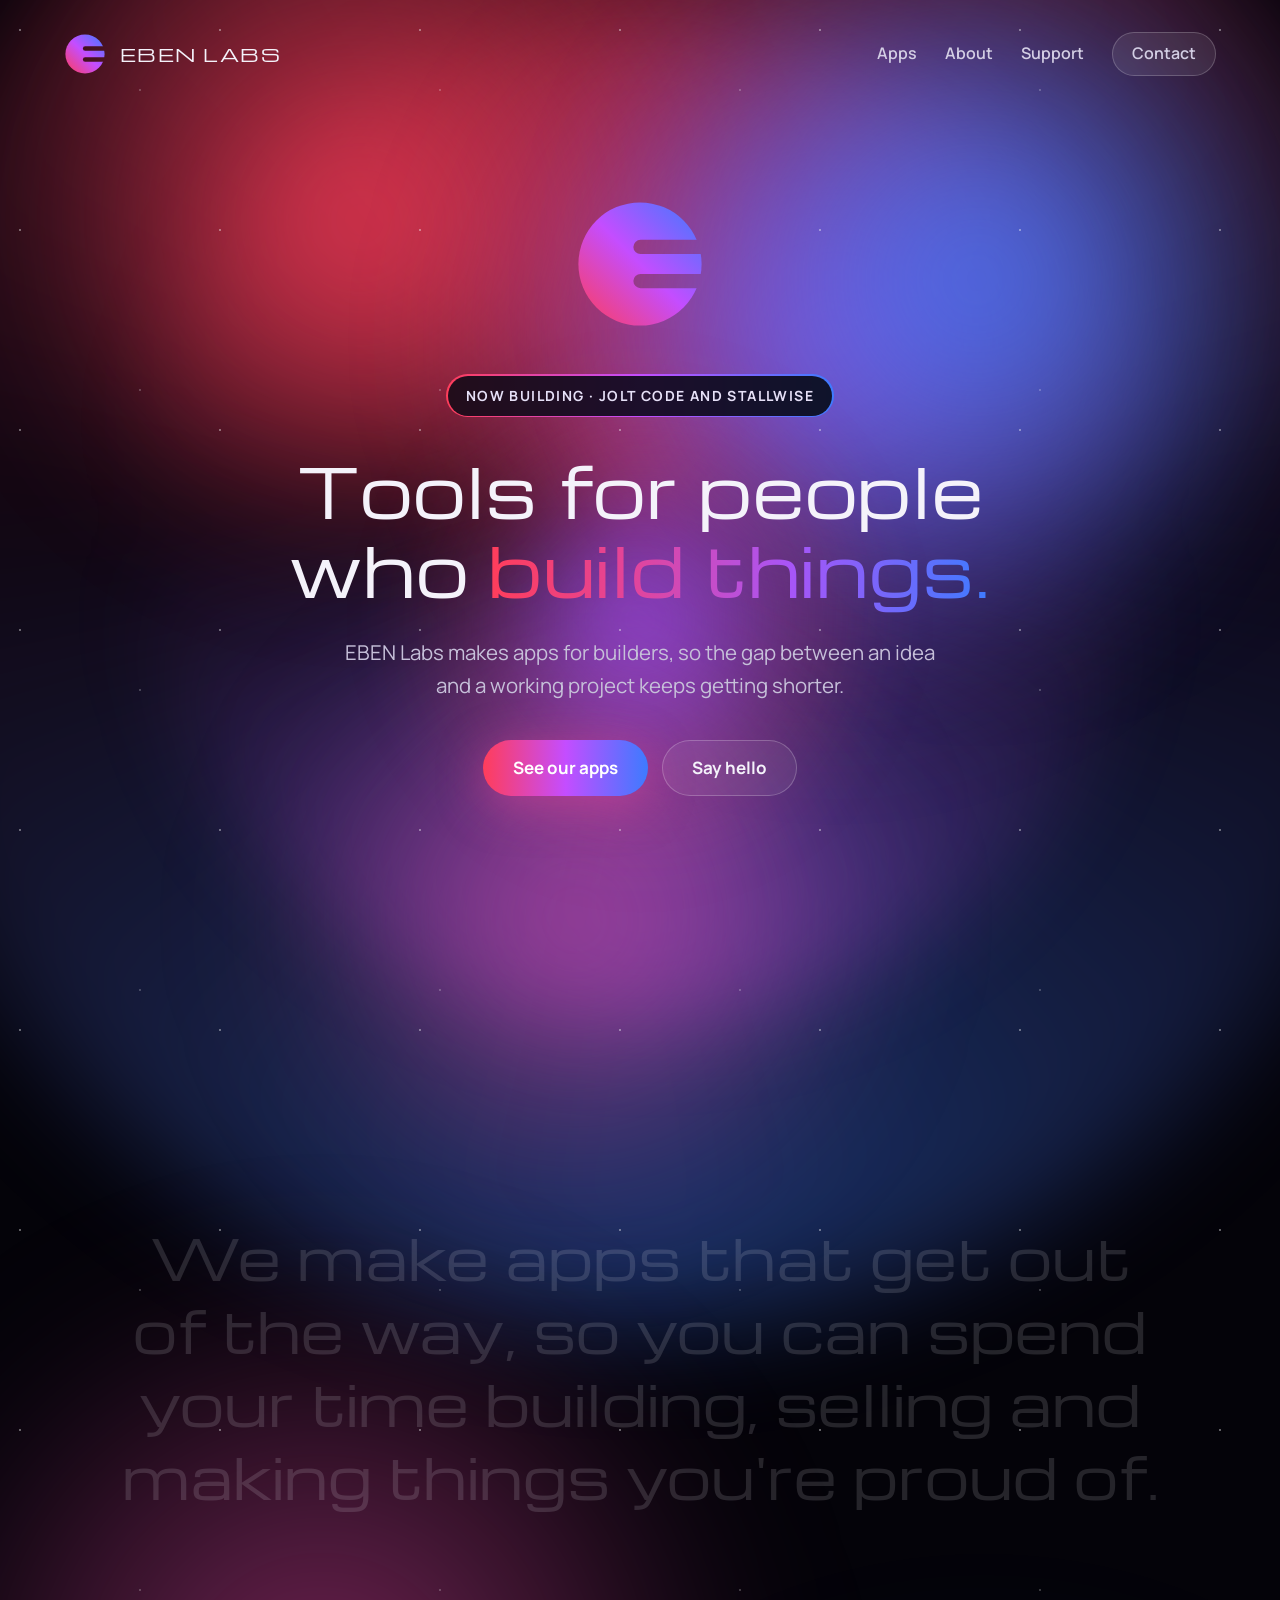
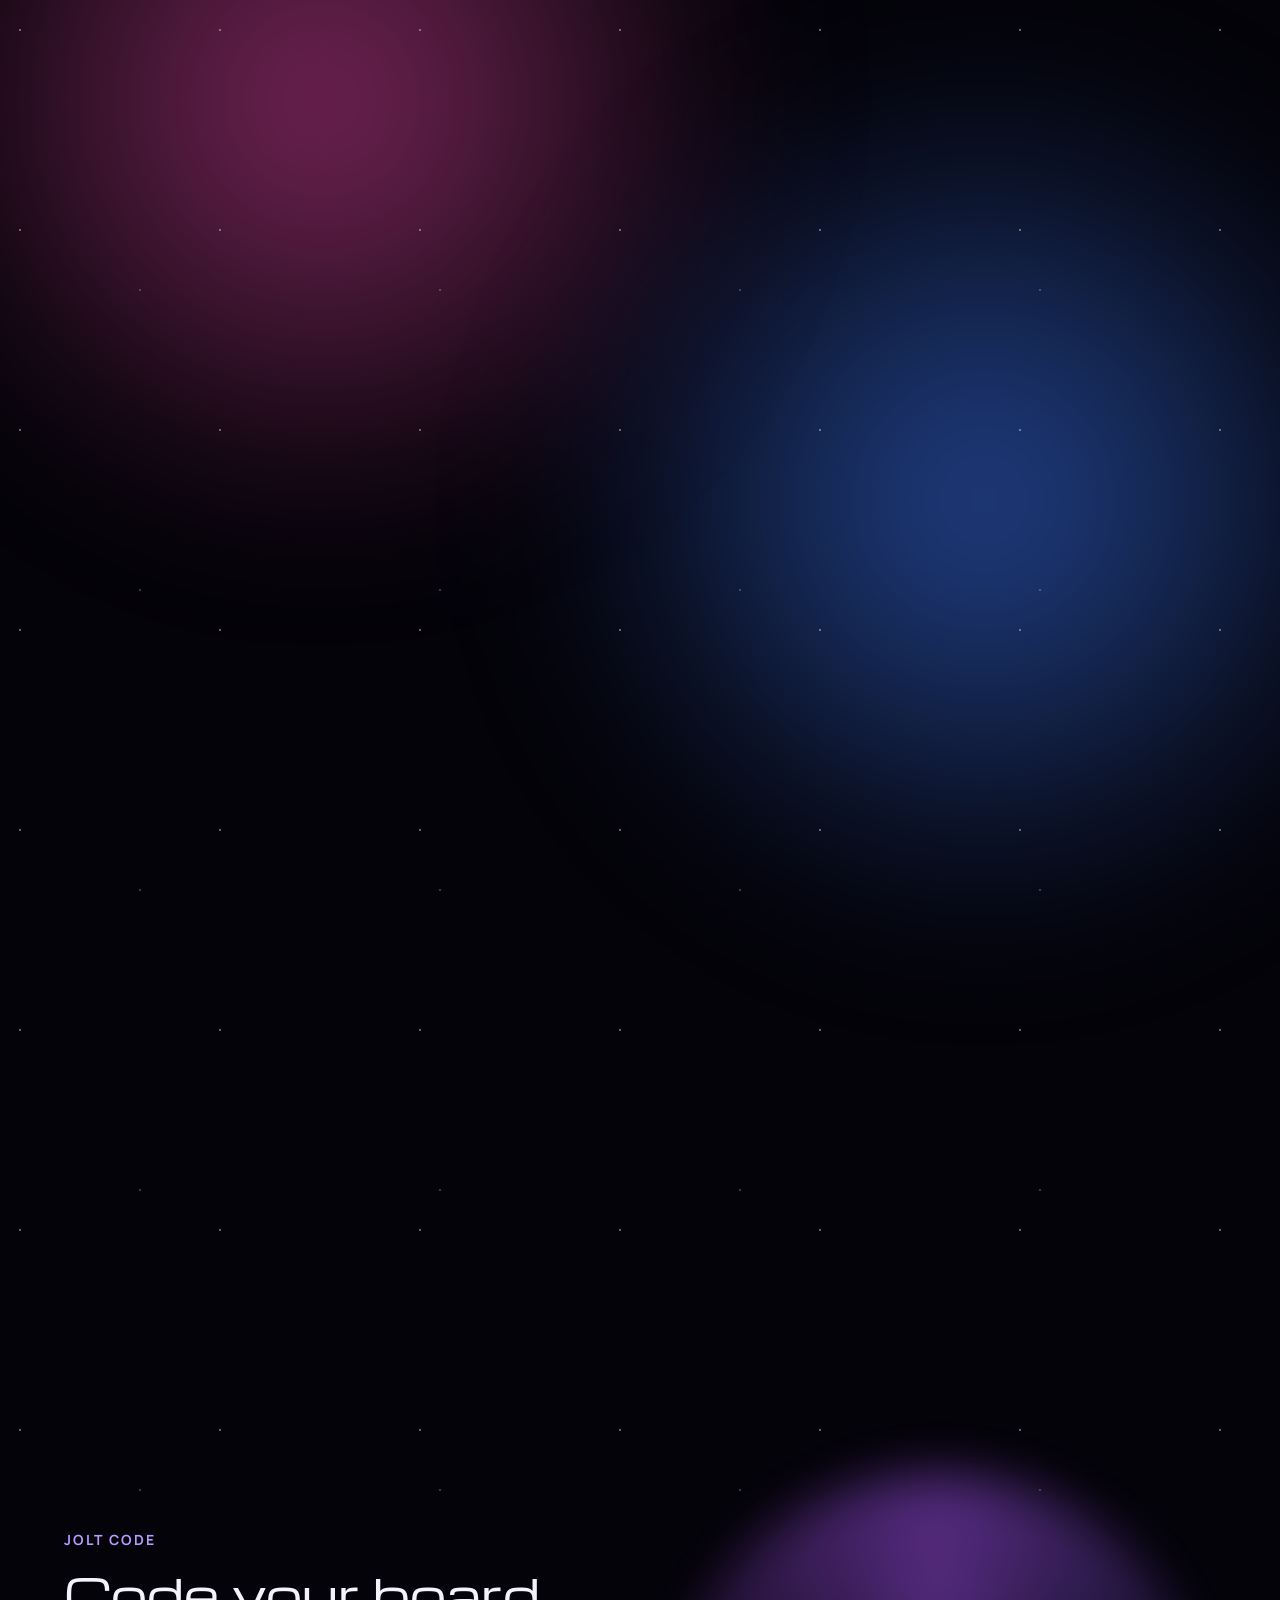
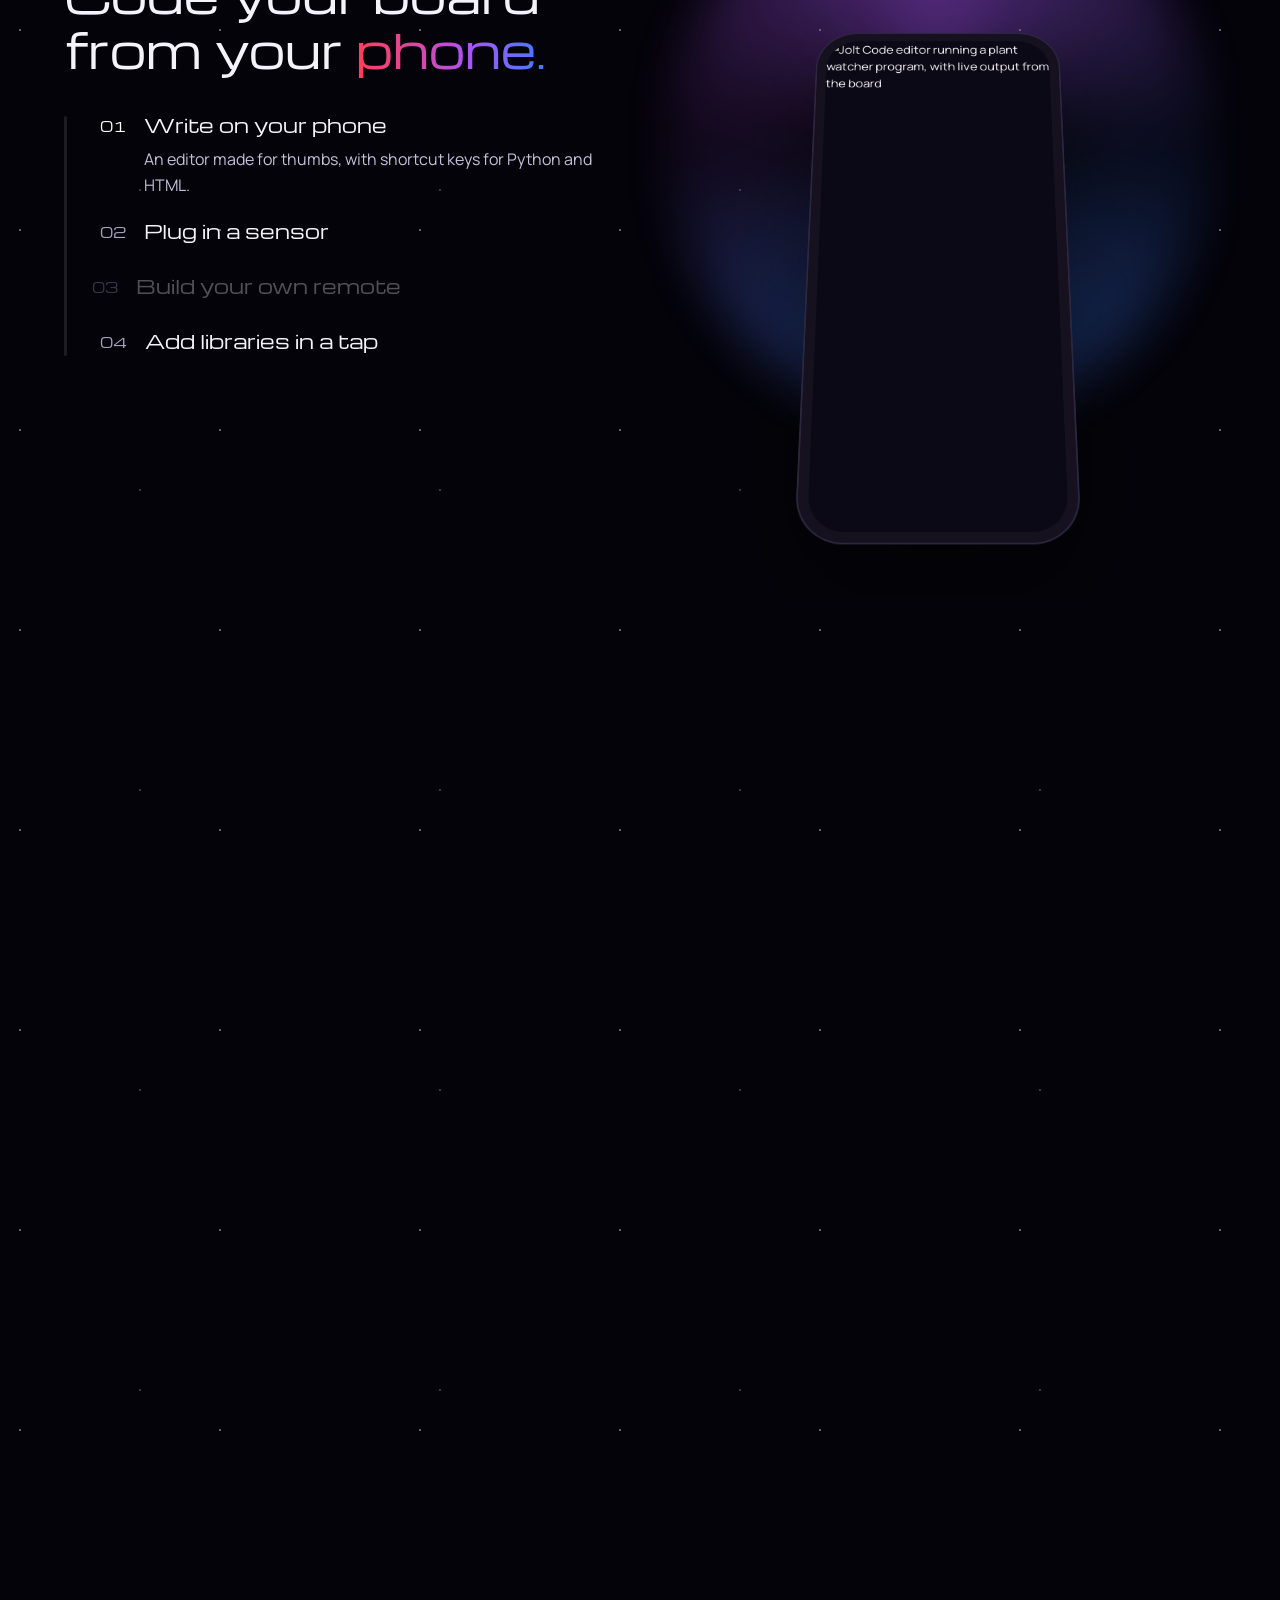
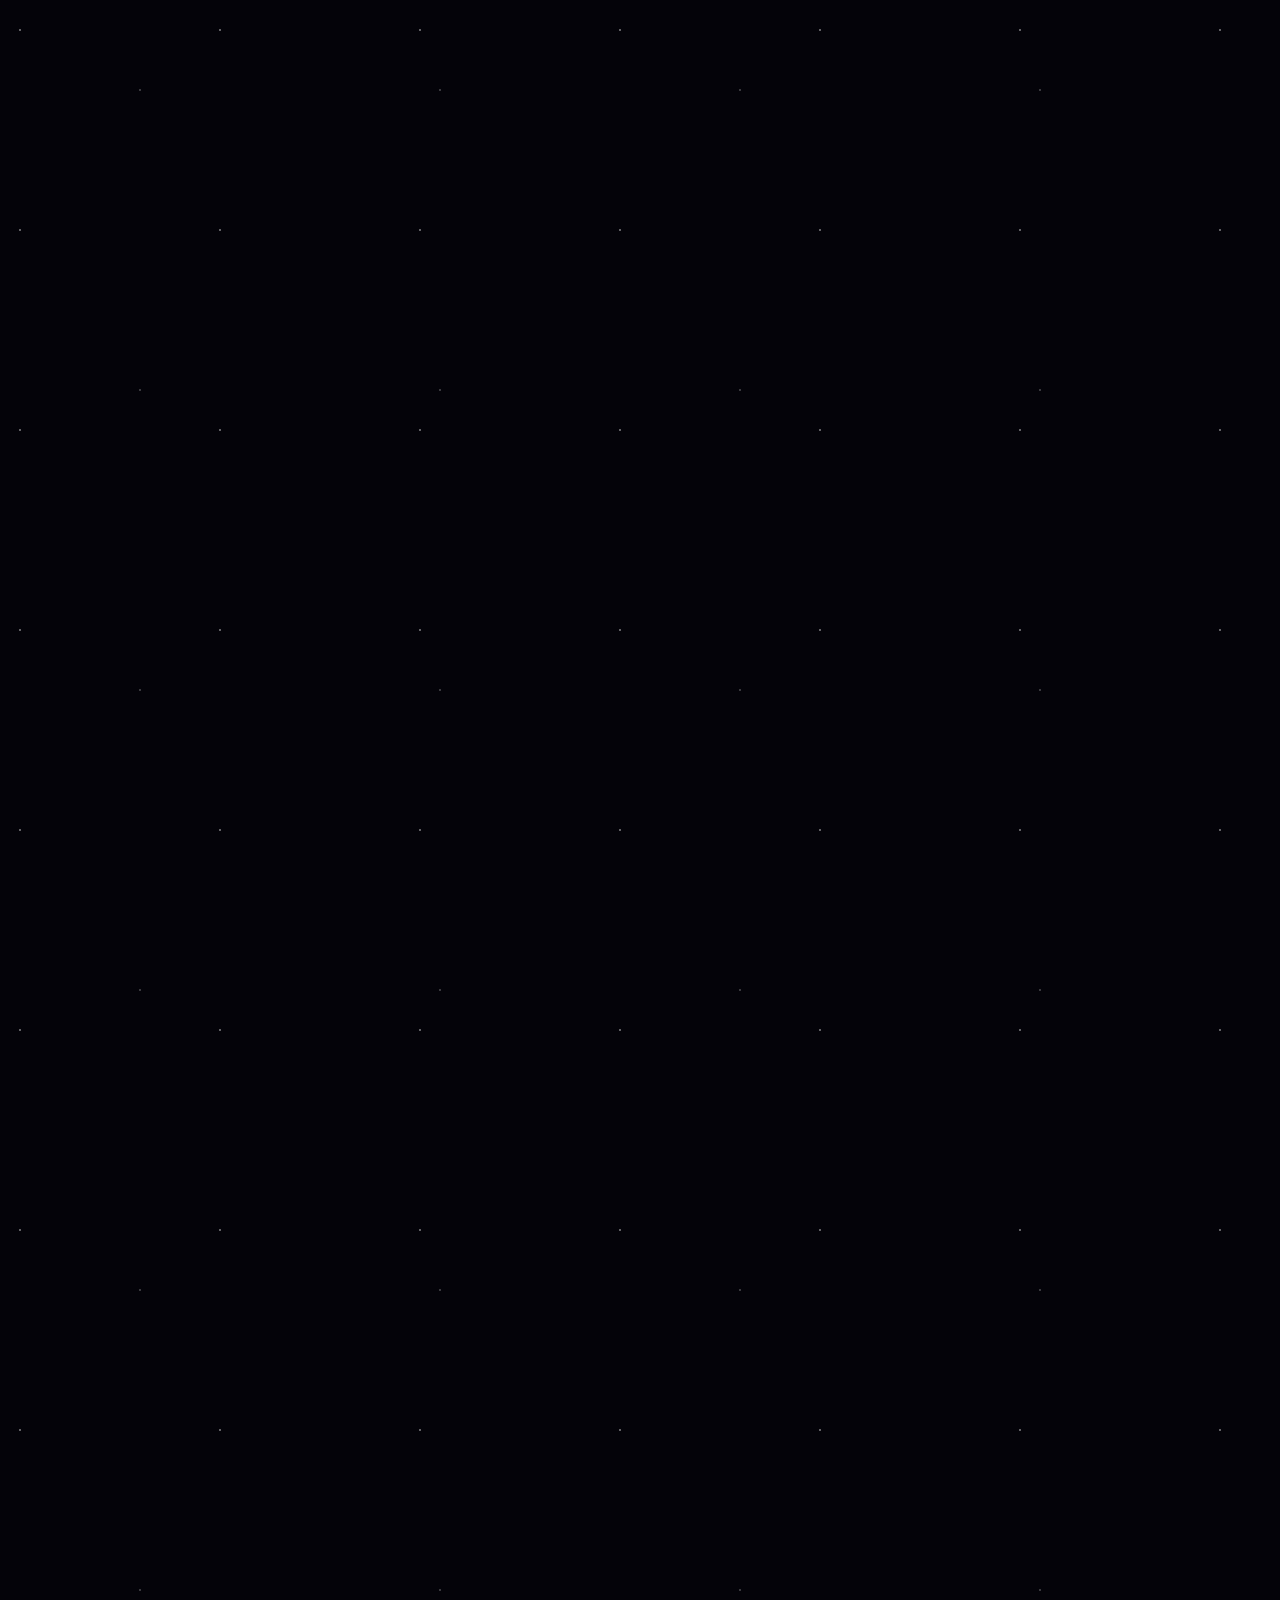
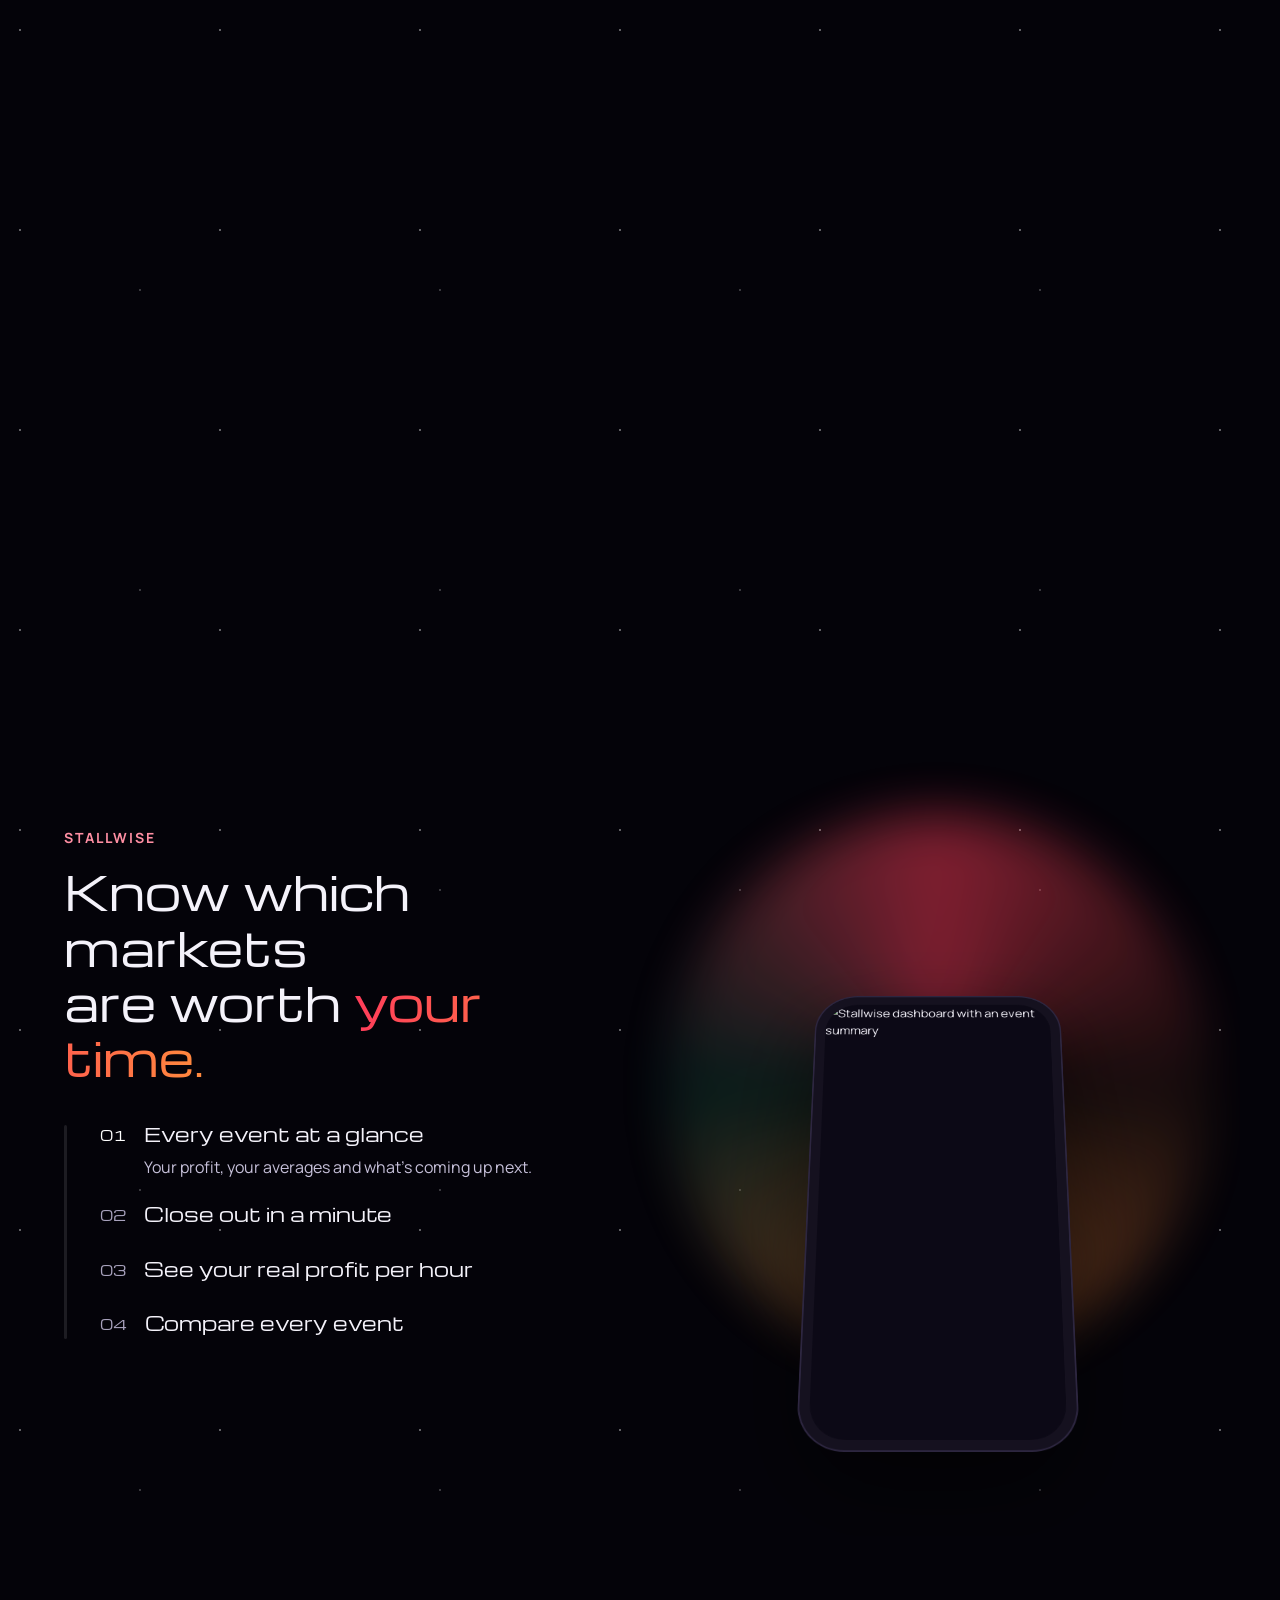
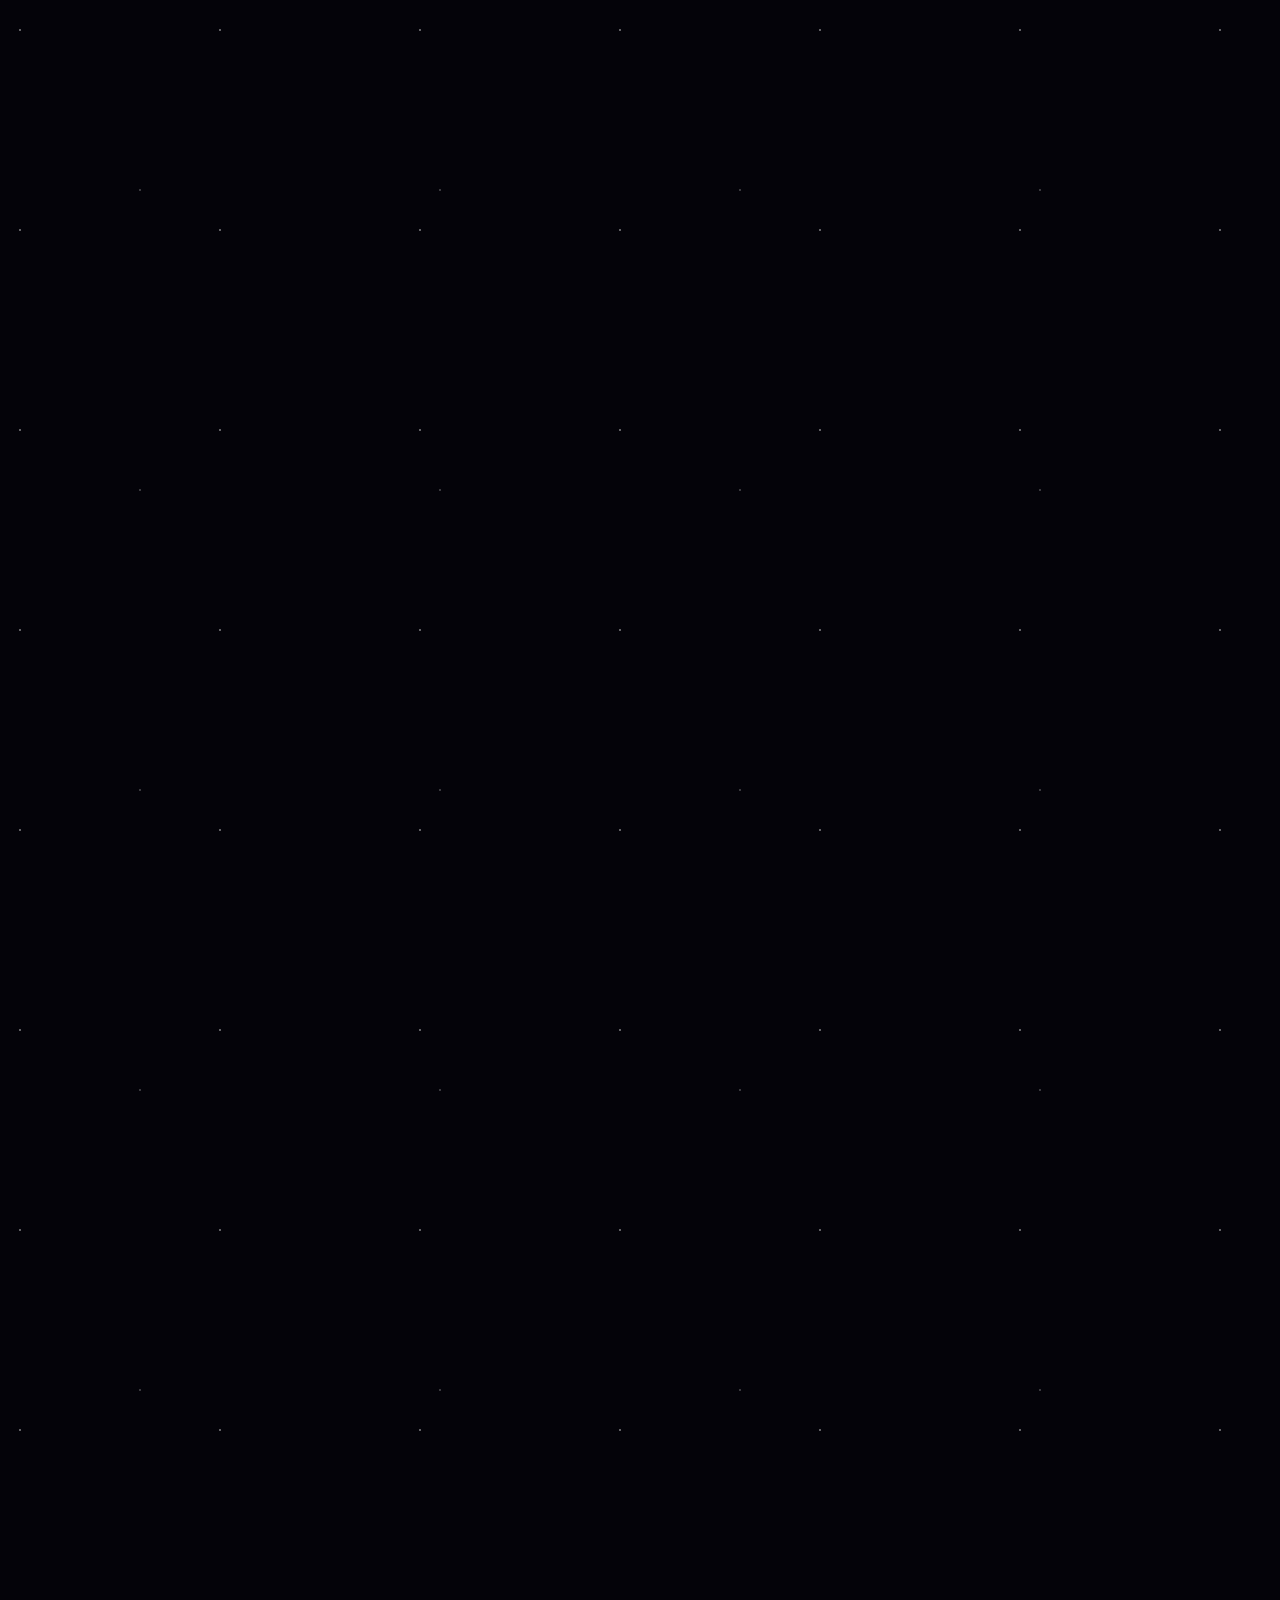
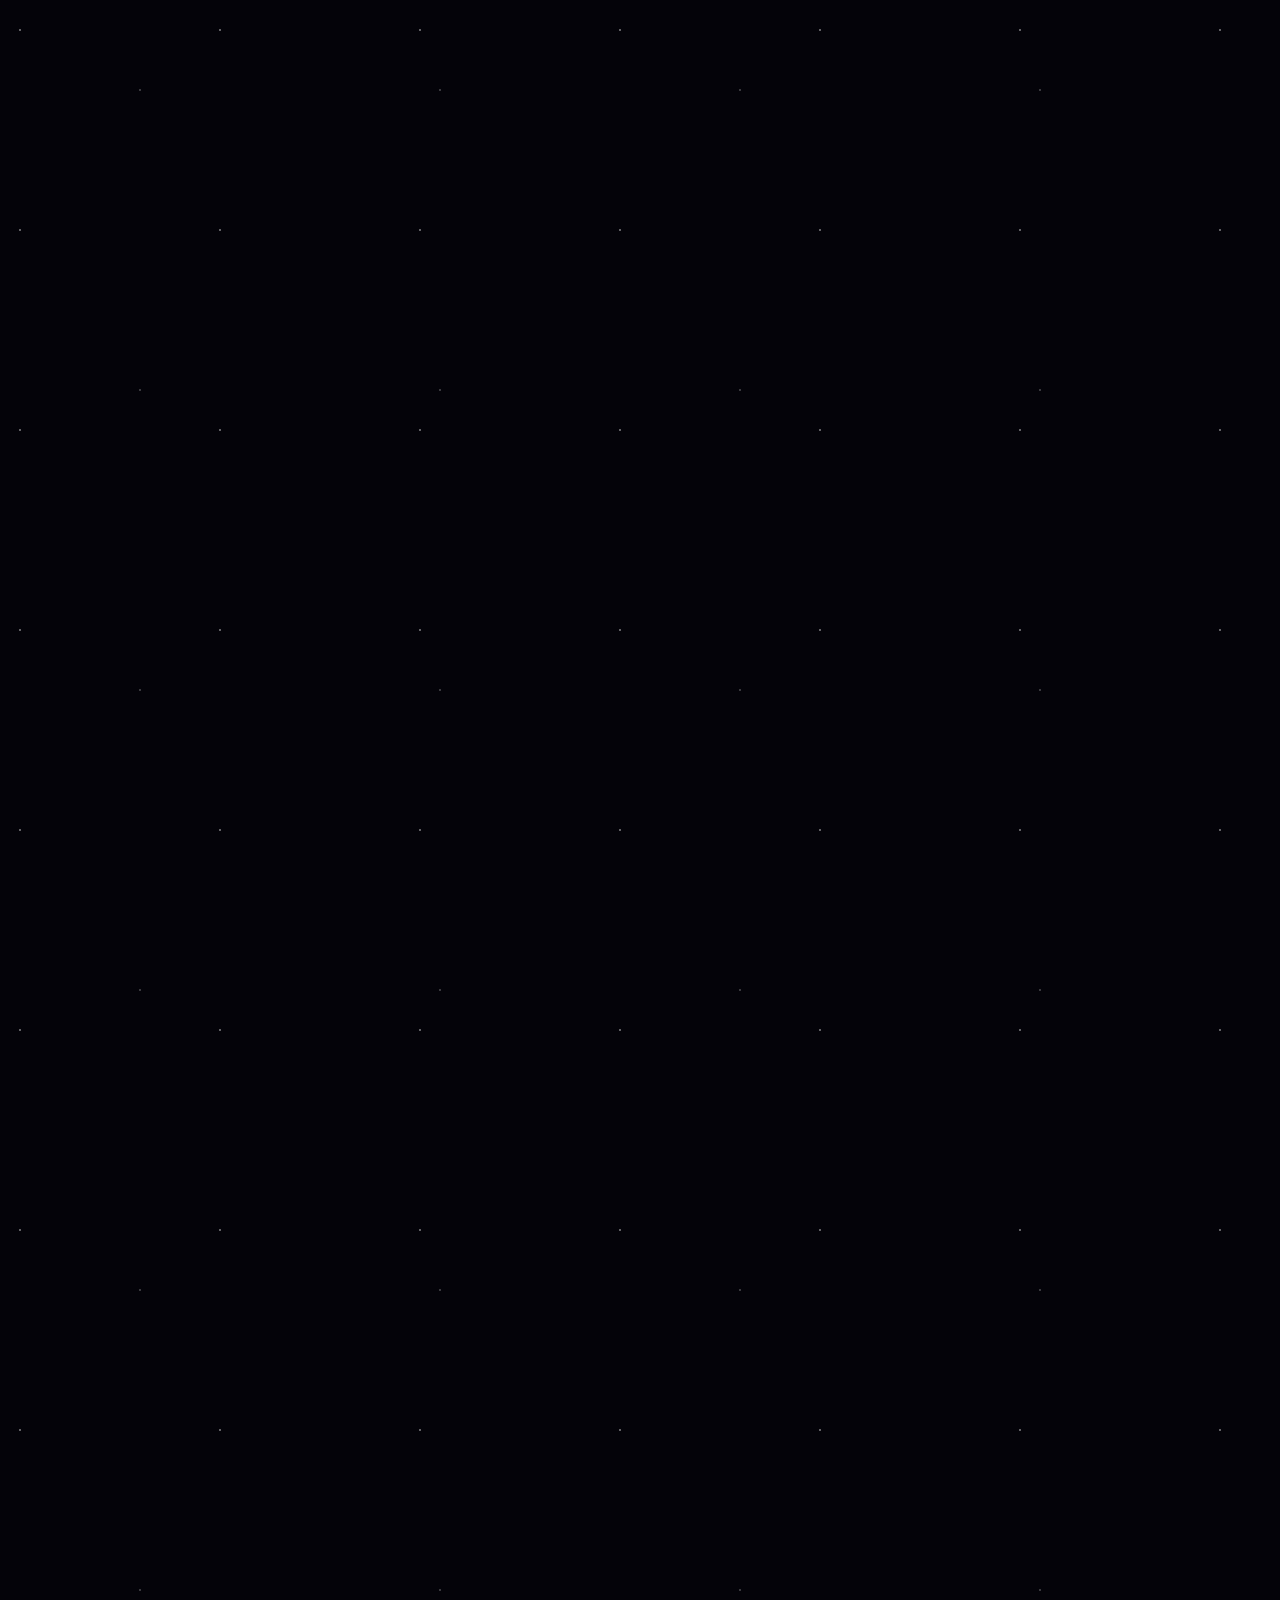
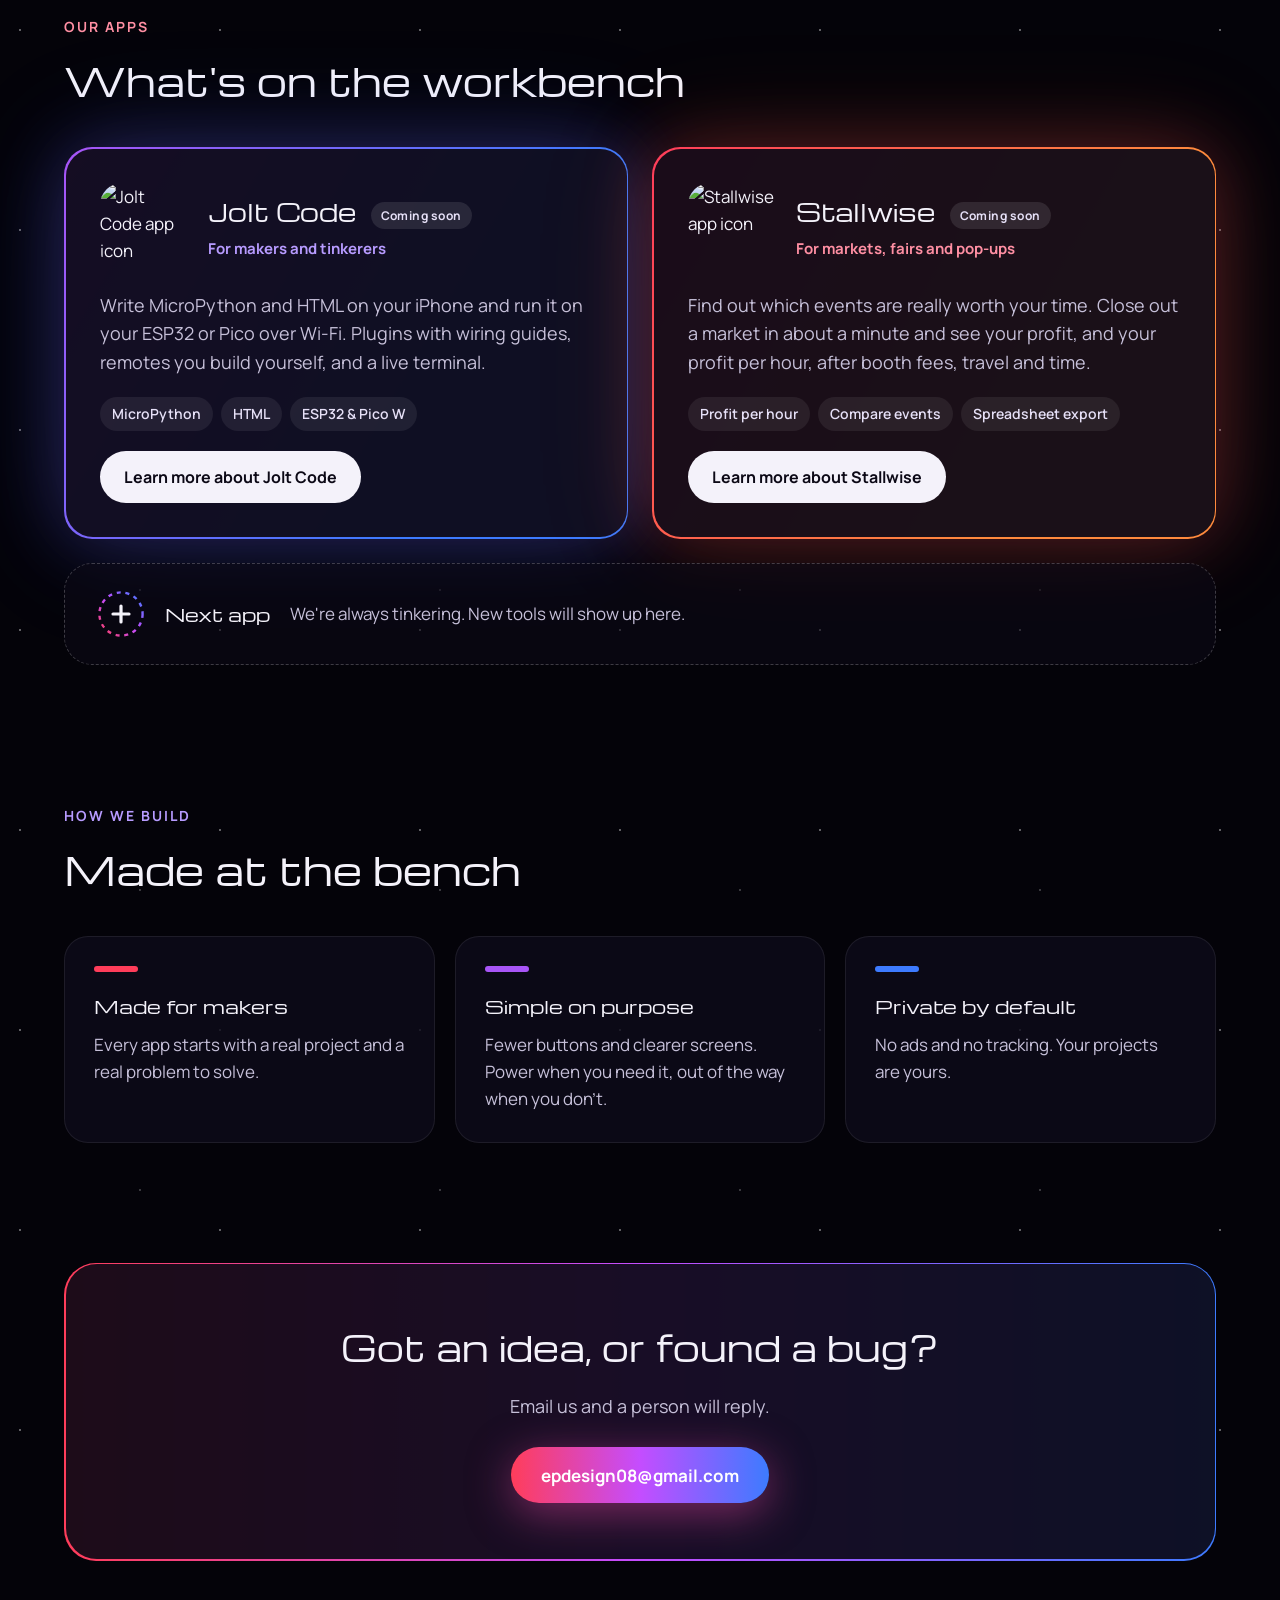
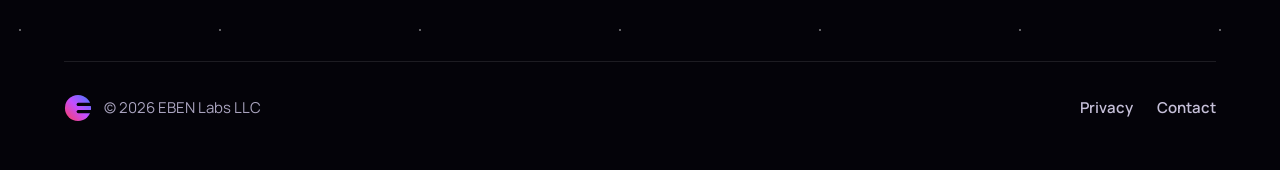
==== index.html @ 1dc4cb82 "Add files via upload" ====
<!DOCTYPE html>
<html lang="en">
<head>
  <meta charset="utf-8">
  <meta name="viewport" content="width=device-width, initial-scale=1">
  <title>EBEN Labs: tools for people who build things</title>
  <meta name="description" content="EBEN Labs makes apps for builders: Jolt Code for coding microcontrollers from your iPhone, and Stallwise for tracking market and fair profits.">
  <meta name="theme-color" content="#040309">
  <meta property="og:title" content="EBEN Labs">
  <meta property="og:description" content="Tools for people who build things. Home of Jolt Code and Stallwise.">
  <meta property="og:image" content="https://epdesign08.github.io/ebenlabs/images/share.jpg">
  <meta property="og:url" content="https://epdesign08.github.io/ebenlabs/">
  <meta name="twitter:card" content="summary_large_image">
  <link rel="icon" href="favicon.svg" type="image/svg+xml">
  <link rel="apple-touch-icon" href="images/icon-180.png">
  <link rel="preconnect" href="https://fonts.googleapis.com">
  <link rel="preconnect" href="https://fonts.gstatic.com" crossorigin>
  <link href="https://fonts.googleapis.com/css2?family=Michroma&family=Manrope:wght@400;500;600;700&display=swap" rel="stylesheet">
  <link rel="stylesheet" href="style.css">
</head>
<body>
<div class="page">

  <div class="sky" aria-hidden="true">
    <div class="hue">
      <div class="swirl big"></div>
      <div class="swirl small"></div>
      <div class="blob b1"></div>
      <div class="blob b2"></div>
      <div class="blob b3"></div>
      <div class="blob b4"></div>
      <div class="blob b5"></div>
      <div class="blob b6"></div>
      <div class="pulse"></div>
    </div>
    <div class="stars"></div>
    <div class="comet one"></div>
    <div class="comet two"></div>
  </div>

  <div class="wrap">
    <header class="top">
      <a class="brand" href="./">
        <img src="favicon.svg" width="42" height="42" alt="">
        <span>EBEN LABS</span>
      </a>
      <nav class="links" aria-label="Main">
        <a href="#apps">Apps</a>
        <a href="#about">About</a>
        <a href="#contact">Support</a>
        <a class="pill-btn" href="mailto:epdesign08@gmail.com">Contact</a>
      </nav>
    </header>

    <main>
      <section class="hero">
        <img class="hero-mark" src="favicon.svg" width="132" height="132" alt="EBEN Labs logo">
        <div class="badge"><span>NOW BUILDING · JOLT CODE AND STALLWISE</span></div>
        <h1>Tools for people<br>who <span class="glow-text">build things.</span></h1>
        <p class="lede">EBEN Labs makes apps for builders, so the gap between an idea and a working project keeps getting shorter.</p>
        <div class="actions">
          <a class="btn primary" href="#apps">See our apps</a>
          <a class="btn ghost" href="mailto:epdesign08@gmail.com">Say hello</a>
        </div>
      </section>
    </main>
  </div>

  <section class="statement" aria-label="What we believe">
    <div class="statement-stage">
      <p class="statement-text">We make apps that get out of the way, so you can spend your time building, selling and making things you're proud of.</p>
    </div>
  </section>

  <section class="show jolt-show" aria-labelledby="jolt-title">
    <div class="show-stage">
      <div class="show-copy">
        <div class="eyebrow" style="color:#B79BFF">JOLT CODE</div>
        <h2 id="jolt-title" class="show-title">Code your board<br>from your <span class="glow-text">phone.</span></h2>
        <div class="steps">
          <div class="bar"><i></i></div>
          <div class="step"><b>01</b><div><h3>Write on your phone</h3><p>An editor made for thumbs, with shortcut keys for Python and HTML.</p></div></div>
          <div class="step"><b>02</b><div><h3>Plug in a sensor</h3><p>Ready-made plugins, each with a wiring guide. Press play and it runs.</p></div></div>
          <div class="step"><b>03</b><div><h3>Build your own remote</h3><p>Buttons, switches and sliders that talk to your board over Wi‑Fi.</p></div></div>
          <div class="step"><b>04</b><div><h3>Add libraries in a tap</h3><p>Install from the MicroPython index or straight from GitHub.</p></div></div>
        </div>
      </div>
      <div class="show-visual">
        <div class="orbit" aria-hidden="true"></div>
        <div class="phone">
          <div class="screen">
            <img src="images/jolt-1.jpg" alt="Jolt Code editor running a plant watcher program, with live output from the board" class="on">
            <img src="images/jolt-2.jpg" alt="Jolt Code sensor plugins" loading="lazy">
            <img src="images/jolt-3.jpg" alt="A remote control page with a switch, slider and button" loading="lazy">
            <img src="images/jolt-4.jpg" alt="Installing a library onto the board" loading="lazy">
          </div>
        </div>
        <div class="chip c1" aria-hidden="true"><span class="dot"></span>Live from board</div>
        <div class="chip c2" aria-hidden="true">Soil moisture: 48 %</div>
      </div>
    </div>
  </section>

  <section class="show stallwise-show" aria-labelledby="stallwise-title">
    <div class="show-stage">
      <div class="show-copy">
        <div class="eyebrow" style="color:#FF8FA3">STALLWISE</div>
        <h2 id="stallwise-title" class="show-title">Know which markets<br>are worth <span class="warm-text">your time.</span></h2>
        <div class="steps">
          <div class="bar"><i></i></div>
          <div class="step"><b>01</b><div><h3>Every event at a glance</h3><p>Your profit, your averages and what's coming up next.</p></div></div>
          <div class="step"><b>02</b><div><h3>Close out in a minute</h3><p>Sales, costs and hours. Only the event name is required.</p></div></div>
          <div class="step"><b>03</b><div><h3>See your real profit per hour</h3><p>After booth fees, travel and your time.</p></div></div>
          <div class="step"><b>04</b><div><h3>Compare every event</h3><p>Spot the markets worth booking again.</p></div></div>
        </div>
      </div>
      <div class="show-visual">
        <div class="orbit" aria-hidden="true"></div>
        <div class="phone">
          <div class="screen">
            <img src="images/stallwise-1.jpg" alt="Stallwise dashboard with an event summary" class="on" loading="lazy">
            <img src="images/stallwise-2.jpg" alt="Closing out an event with sales and costs" loading="lazy">
            <img src="images/stallwise-3.jpg" alt="An event result showing profit per hour" loading="lazy">
            <img src="images/stallwise-4.jpg" alt="Insights comparing events" loading="lazy">
          </div>
        </div>
        <div class="chip c1" aria-hidden="true">$54 profit per hour</div>
        <div class="chip c2" aria-hidden="true"><span class="dot"></span>Worth repeating? Yes</div>
      </div>
    </div>
  </section>

  <div class="wrap">
    <main>
      <section class="block" id="apps">
        <div class="eyebrow reveal" style="color:#FF8FA3">OUR APPS</div>
        <h2 class="reveal">What's on the workbench</h2>
        <div class="apps">
          <article class="app jolt reveal">
            <div class="app-inner">
              <div class="app-head">
                <img src="images/jolt-icon.png" alt="Jolt Code app icon">
                <div>
                  <div class="app-name">Jolt Code <span class="soon">Coming soon</span></div>
                  <div class="app-for">For makers and tinkerers</div>
                </div>
              </div>
              <p>Write MicroPython and HTML on your iPhone and run it on your ESP32 or Pico over Wi‑Fi. Plugins with wiring guides, remotes you build yourself, and a live terminal.</p>
              <div class="tags"><span>MicroPython</span><span>HTML</span><span>ESP32 &amp; Pico W</span></div>
              <a class="btn light" href="https://epdesign08.github.io/Jolt/">Learn more about Jolt Code</a>
            </div>
          </article>
          <article class="app stallwise reveal" style="--d:.12s">
            <div class="app-inner">
              <div class="app-head">
                <img src="images/stallwise-icon.png" alt="Stallwise app icon">
                <div>
                  <div class="app-name">Stallwise <span class="soon">Coming soon</span></div>
                  <div class="app-for">For markets, fairs and pop-ups</div>
                </div>
              </div>
              <p>Find out which events are really worth your time. Close out a market in about a minute and see your profit, and your profit per hour, after booth fees, travel and time.</p>
              <div class="tags"><span>Profit per hour</span><span>Compare events</span><span>Spreadsheet export</span></div>
              <a class="btn light" href="https://epdesign08.github.io/Stallwise/support.html">Learn more about Stallwise</a>
            </div>
          </article>
          <div class="next reveal">
            <svg width="48" height="48" viewBox="0 0 120 120" aria-hidden="true">
              <defs><linearGradient id="ng" x1="0" y1="1" x2="1" y2="0"><stop offset="0" stop-color="#FF3D5A"/><stop offset=".5" stop-color="#C44DFF"/><stop offset="1" stop-color="#3D7BFF"/></linearGradient></defs>
              <circle cx="60" cy="60" r="54" fill="none" stroke="url(#ng)" stroke-width="6" stroke-dasharray="10 12"/>
              <path d="M60 40 V80 M40 60 H80" stroke="#F4F2FA" stroke-width="8" stroke-linecap="round"/>
            </svg>
            <strong>Next app</strong>
            <p>We're always tinkering. New tools will show up here.</p>
          </div>
        </div>
      </section>

      <section class="block" id="about">
        <div class="eyebrow" style="color:#B79BFF">HOW WE BUILD</div>
        <h2 class="reveal">Made at the bench</h2>
        <div class="values">
          <div class="value reveal"><i style="background:#FF3D5A"></i><h3>Made for makers</h3><p>Every app starts with a real project and a real problem to solve.</p></div>
          <div class="value reveal" style="--d:.1s"><i style="background:#A855F7"></i><h3>Simple on purpose</h3><p>Fewer buttons and clearer screens. Power when you need it, out of the way when you don't.</p></div>
          <div class="value reveal" style="--d:.2s"><i style="background:#3D7BFF"></i><h3>Private by default</h3><p>No ads and no tracking. Your projects are yours.</p></div>
        </div>
      </section>

      <section class="block" id="contact" style="padding-top:20px">
        <div class="contact reveal">
          <div class="contact-inner">
            <h2>Got an idea, or found a bug?</h2>
            <p>Email us and a person will reply.</p>
            <a class="btn primary" href="mailto:epdesign08@gmail.com">epdesign08@gmail.com</a>
          </div>
        </div>
      </section>
    </main>

    <footer class="bottom">
      <div class="mark"><img src="favicon.svg" width="28" height="28" alt=""><span>© 2026 EBEN Labs LLC</span></div>
      <nav aria-label="Footer">
        <a href="privacy.html">Privacy</a>
        <a href="mailto:epdesign08@gmail.com">Contact</a>
      </nav>
    </footer>
  </div>
</div>
<script src="scroll.js"></script>
</body>
</html>
---- style.css ----
:root {
  --void: #040309;
  --card: rgba(12, 9, 22, 0.94);
  --text: #F4F2FA;
  --muted: #C6C0D9;
  --soft: #A9A3BE;
  --flare: #FF3D5A;
  --nebula: #A855F7;
  --pulsar: #3D7BFF;
  --nova: linear-gradient(90deg, #FF3D5A, #C44DFF 50%, #3D7BFF);
  --display: 'Michroma', sans-serif;
}

* { box-sizing: border-box; }
html { scroll-behavior: smooth; }
body {
  margin: 0; background: var(--void); color: var(--text);
  font: 17px/1.6 'Manrope', system-ui, -apple-system, sans-serif;
  -webkit-font-smoothing: antialiased;
}
a { color: var(--text); }
a:hover { color: #FFB3C0; }
img { display: block; }

/* ---------- Moving background ---------- */
.page { position: relative; overflow: clip; min-height: 100vh; }
.sky { position: absolute; inset: 0; pointer-events: none; }
.hue { position: absolute; inset: 0; animation: hue 12s ease-in-out infinite; }
.blob { position: absolute; border-radius: 50%; filter: blur(65px); }
.b1 { left: 0; top: -140px; width: 720px; height: 720px; background: radial-gradient(circle, rgba(255,61,90,.85), rgba(255,61,90,0) 68%); animation: drift1 14s ease-in-out infinite alternate; }
.b2 { left: 34%; top: -60px; width: 800px; height: 800px; background: radial-gradient(circle, rgba(168,85,247,.85), rgba(168,85,247,0) 68%); animation: drift2 17s ease-in-out infinite alternate; }
.b3 { right: -6%; top: -100px; width: 760px; height: 760px; background: radial-gradient(circle, rgba(61,123,255,.85), rgba(61,123,255,0) 68%); animation: drift3 12s ease-in-out infinite alternate; }
.b4 { left: 20%; top: 600px; width: 640px; height: 640px; filter: blur(70px); background: radial-gradient(circle, rgba(224,69,158,.6), rgba(224,69,158,0) 68%); animation: drift3 17s ease-in-out infinite alternate; }
.b5 { left: -10%; top: 1250px; width: 900px; height: 900px; filter: blur(80px); background: radial-gradient(circle, rgba(224,69,158,.55), rgba(224,69,158,0) 68%); animation: drift2 14s ease-in-out infinite alternate; }
.b6 { right: -12%; top: 1650px; width: 900px; height: 900px; filter: blur(80px); background: radial-gradient(circle, rgba(61,123,255,.55), rgba(61,123,255,0) 68%); animation: drift1 12s ease-in-out infinite alternate; }
.swirl { position: absolute; left: 50%; top: 520px; border-radius: 50%; transform: translate(-50%, -50%); }
.swirl.big { width: 1600px; height: 1600px; filter: blur(55px); background: conic-gradient(from 0deg, rgba(255,61,90,.38), rgba(168,85,247,.06), rgba(61,123,255,.38), rgba(224,69,158,.06), rgba(255,61,90,.38)); animation: spin 28s linear infinite; }
.swirl.small { width: 1000px; height: 1000px; filter: blur(45px); background: conic-gradient(from 90deg, rgba(61,123,255,0), rgba(196,77,255,.35), rgba(61,123,255,0), rgba(255,61,90,.3), rgba(61,123,255,0)); animation: spin-back 40s linear infinite; }
.pulse { position: absolute; left: 50%; top: 360px; width: 520px; height: 520px; margin-left: -260px; border-radius: 50%; filter: blur(30px); background: radial-gradient(circle, rgba(196,77,255,.5), rgba(255,61,90,.15) 45%, rgba(4,3,9,0) 70%); animation: pulse 6s ease-in-out infinite; }
.stars {
  position: absolute; inset: 0;
  background-image: radial-gradient(1.4px 1.4px at 20px 30px, rgba(255,255,255,.75), rgba(255,255,255,0)), radial-gradient(1.1px 1.1px at 140px 90px, rgba(255,255,255,.6), rgba(255,255,255,0));
  background-size: 200px 200px, 300px 300px;
  animation: twinkle 4s ease-in-out infinite, stars 90s linear infinite;
}
.comet { position: absolute; left: 0; width: 260px; height: 2px; border-radius: 2px; opacity: 0; animation: comet 9s ease-in infinite; }
.comet.one { top: 520px; background: linear-gradient(90deg, rgba(255,255,255,0), rgba(255,180,200,.9), #fff); box-shadow: 0 0 12px rgba(255,140,180,.8); }
.comet.two { top: 1100px; width: 200px; background: linear-gradient(90deg, rgba(255,255,255,0), rgba(160,190,255,.9), #fff); box-shadow: 0 0 12px rgba(120,160,255,.8); animation-delay: 4.5s; }

@keyframes drift1 { 0%{transform:translate(0,0) scale(1)} 25%{transform:translate(55%,25%) scale(1.3)} 50%{transform:translate(85%,-10%) scale(.85)} 75%{transform:translate(30%,45%) scale(1.2)} 100%{transform:translate(-20%,15%) scale(1)} }
@keyframes drift2 { 0%{transform:translate(0,0) scale(1.1)} 25%{transform:translate(-50%,35%) scale(.85)} 50%{transform:translate(-80%,-5%) scale(1.35)} 75%{transform:translate(-20%,-30%) scale(.95)} 100%{transform:translate(35%,20%) scale(1.15)} }
@keyframes drift3 { 0%{transform:translate(0,0) scale(.9)} 25%{transform:translate(-60%,-20%) scale(1.3)} 50%{transform:translate(-95%,30%) scale(1)} 75%{transform:translate(-40%,55%) scale(1.25)} 100%{transform:translate(10%,20%) scale(.9)} }
@keyframes spin { to { transform: translate(-50%,-50%) rotate(360deg); } }
@keyframes spin-back { to { transform: translate(-50%,-50%) rotate(-360deg); } }
@keyframes hue { 0%,100%{filter:hue-rotate(0deg)} 50%{filter:hue-rotate(-35deg)} }
@keyframes pulse { 0%,100%{opacity:.55;transform:scale(1)} 50%{opacity:1;transform:scale(1.12)} }
@keyframes twinkle { 0%,100%{opacity:.3} 50%{opacity:.9} }
@keyframes stars { to { background-position: 200px -200px, -300px 300px; } }
@keyframes comet { 0%{transform:translate(-30vw,0) rotate(-18deg);opacity:0} 6%{opacity:1} 22%{transform:translate(130vw,-38vh) rotate(-18deg);opacity:0} 100%{transform:translate(130vw,-38vh) rotate(-18deg);opacity:0} }

/* Phones: fewer, lighter layers so scrolling stays smooth */
@media (max-width: 700px) {
  .b4, .b6, .swirl.small { display: none; }
  .blob { width: 460px !important; height: 460px !important; filter: blur(50px); }
  .swirl.big { width: 900px; height: 900px; top: 420px; }
}
@media (prefers-reduced-motion: reduce) {
  .hue, .blob, .swirl, .pulse, .stars { animation: none; }
  .comet { display: none; }
}

/* ---------- Layout ---------- */
.wrap { position: relative; max-width: 1200px; margin: 0 auto; padding: 0 24px; }
header.top { display: flex; flex-wrap: wrap; gap: 20px; justify-content: space-between; align-items: center; padding: 32px 0; }
.brand { display: flex; align-items: center; gap: 14px; text-decoration: none; }
.brand span { font-family: var(--display); font-size: 18px; letter-spacing: .08em; }
nav.links { display: flex; flex-wrap: wrap; align-items: center; gap: 28px; font-size: 16px; font-weight: 600; }
nav.links a { color: #D3CEE4; text-decoration: none; }
nav.links a:hover { color: #fff; }
.pill-btn { display: inline-flex; align-items: center; height: 44px; padding: 0 20px; border-radius: 999px; background: rgba(255,255,255,.08); box-shadow: inset 0 0 0 1px rgba(255,255,255,.2); }

.hero { display: flex; flex-direction: column; align-items: center; text-align: center; padding: 90px 0 120px; }
.badge { margin-top: 44px; padding: 1.5px; border-radius: 999px; background: var(--nova); }
.badge span { display: block; padding: 9px 18px; border-radius: 999px; background: rgba(10,8,20,.9); font-size: 14px; font-weight: 700; letter-spacing: .1em; color: #E6E0F7; }
h1 { margin: 34px 0 0; font-family: var(--display); font-weight: 400; font-size: clamp(30px, 5.2vw, 68px); line-height: 1.18; letter-spacing: .01em; }
.glow-text { background: linear-gradient(90deg, #FF3D5A 0%, #E0459E 30%, #A855F7 60%, #3D7BFF 100%); -webkit-background-clip: text; background-clip: text; color: transparent; }
.lede { margin: 28px 0 0; max-width: 620px; font-size: clamp(18px, 1.6vw, 21px); color: var(--muted); }
.actions { display: flex; flex-wrap: wrap; justify-content: center; gap: 14px; margin-top: 38px; }
.btn { display: inline-flex; align-items: center; height: 56px; padding: 0 30px; border-radius: 999px; font-size: 17px; font-weight: 700; text-decoration: none; }
.btn.primary { background: var(--nova); color: #fff; box-shadow: 0 10px 44px rgba(224,69,158,.5); }
.btn.ghost { background: rgba(255,255,255,.06); box-shadow: inset 0 0 0 1px rgba(255,255,255,.22); }
.btn:hover { color: #fff; filter: brightness(1.08); }

section.block { padding: 40px 0 100px; }
.eyebrow { font-size: 14px; font-weight: 700; letter-spacing: .14em; }
h2 { margin: 12px 0 36px; font-family: var(--display); font-weight: 400; font-size: clamp(22px, 3vw, 38px); }

.apps { display: flex; flex-wrap: wrap; gap: 24px; }
.app { flex: 1 1 460px; min-width: 0; padding: 1.5px; border-radius: 28px; }
.app.jolt { background: linear-gradient(120deg, #A855F7, #3D7BFF 70%); box-shadow: 0 0 70px rgba(124,92,255,.25), 0 0 120px rgba(61,123,255,.18); }
.app.stallwise { background: linear-gradient(120deg, #FF3D5A, #FF8A3D 70%); box-shadow: 0 0 70px rgba(255,61,90,.25), 0 0 120px rgba(255,138,61,.15); }
.app-inner { height: 100%; border-radius: 27px; background: var(--card); padding: 34px; display: flex; flex-direction: column; gap: 20px; }
.app-head { display: flex; align-items: center; gap: 20px; }
.app-head img { width: 88px; height: 88px; border-radius: 22px; flex: none; }
.app-name { font-family: var(--display); font-size: 24px; }
.app-for { font-size: 15px; font-weight: 700; margin-top: 6px; }
.jolt .app-for { color: #B79BFF; }
.stallwise .app-for { color: #FF8FA3; }
.app p { margin: 0; font-size: 18px; color: var(--muted); }
.tags { display: flex; flex-wrap: wrap; gap: 8px; }
.tags span { padding: 6px 12px; border-radius: 999px; background: rgba(255,255,255,.07); font-size: 14px; font-weight: 600; color: #E6E0F7; }
.app .btn.light { margin-top: auto; align-self: flex-start; height: 52px; padding: 0 24px; font-size: 16px; background: var(--text); color: #0C0916; }
.app .btn.light:hover { color: #0C0916; }
.next { flex: 1 1 100%; border-radius: 28px; border: 1.5px dashed rgba(255,255,255,.22); background: rgba(12,9,22,.6); padding: 26px 32px; display: flex; flex-wrap: wrap; align-items: center; gap: 20px; }
.next strong { font-family: var(--display); font-weight: 400; font-size: 18px; }
.next p { margin: 0; color: var(--muted); }

.values { display: grid; grid-template-columns: repeat(auto-fit, minmax(260px, 1fr)); gap: 20px; }
.value { border-radius: 24px; background: rgba(14,11,26,.82); box-shadow: inset 0 0 0 1px rgba(255,255,255,.08); padding: 30px; }
.value i { display: block; width: 44px; height: 6px; border-radius: 3px; }
.value h3 { font-family: var(--display); font-weight: 400; font-size: 18px; margin: 20px 0 0; }
.value p { margin: 10px 0 0; color: var(--muted); }

.contact { border-radius: 32px; padding: 1.5px; background: var(--nova); }
.contact-inner { border-radius: 31px; background: rgba(10,8,20,.92); padding: 56px 24px; display: flex; flex-direction: column; align-items: center; text-align: center; gap: 18px; }
.contact h2 { margin: 0; font-size: clamp(20px, 2.8vw, 34px); }
.contact p { margin: 0; max-width: 520px; font-size: 18px; color: var(--muted); }
.contact .btn { margin-top: 8px; word-break: break-all; }

footer.bottom { display: flex; flex-wrap: wrap; gap: 20px; justify-content: space-between; align-items: center; padding: 32px 0 48px; border-top: 1px solid rgba(255,255,255,.1); font-size: 15px; color: var(--soft); }
footer.bottom .mark { display: flex; align-items: center; gap: 12px; }
footer.bottom nav { display: flex; flex-wrap: wrap; gap: 24px; font-weight: 600; }
footer.bottom nav a { color: var(--muted); text-decoration: none; }

@media (max-width: 560px) {
  header.top { flex-wrap: nowrap; padding: 24px 0; }
  .brand span { font-size: 15px; }
  .brand img { width: 34px; height: 34px; }
  nav.links a:not(.pill-btn) { display: none; }
  .badge span { font-size: 11px; letter-spacing: .06em; padding: 8px 14px; }
  .hero { padding: 56px 0 90px; }
  .app-inner { padding: 26px; }
  .app-head img { width: 72px; height: 72px; border-radius: 18px; }
  .btn { height: 52px; padding: 0 22px; font-size: 16px; }
  .app .btn.light { white-space: nowrap; height: 48px; padding: 0 18px; font-size: 14.5px; }
}

/* ---------- Scroll effects ---------- */
.reveal { opacity: 0; transform: translateY(48px) scale(.98); transition: opacity .9s ease, transform .9s cubic-bezier(.2,.7,.2,1); transition-delay: var(--d, 0s); }
.reveal.in { opacity: 1; transform: none; }
.hero-mark { will-change: transform, opacity; }
.warm-text { background: linear-gradient(90deg, #FF3D5A, #FF8A3D); -webkit-background-clip: text; background-clip: text; color: transparent; }

/* A statement that lights up word by word */
.statement { position: relative; height: 220vh; }
.statement-stage { position: sticky; top: 0; height: 100vh; height: 100svh; display: flex; align-items: center; justify-content: center; padding: 0 24px; }
.statement-text { max-width: 1050px; margin: 0; text-align: center; font-family: var(--display); font-size: clamp(26px, 4.4vw, 58px); line-height: 1.3; }
.statement-text span { color: rgba(244,242,250,.14); transition: color .5s ease, text-shadow .5s ease; }
.statement-text span.lit { color: #F4F2FA; text-shadow: 0 0 30px rgba(196,77,255,.35); }

/* App showcases: the phone stays put while screens and features change */
.show { position: relative; height: 460vh; }
.show-stage { position: sticky; top: 0; height: 100vh; height: 100svh; max-width: 1200px; margin: 0 auto; padding: 0 24px; display: grid; grid-template-columns: minmax(0, 1fr) minmax(0, 1fr); align-items: center; gap: 40px; overflow: hidden; }
.show-title { font-size: clamp(26px, 3.6vw, 48px); line-height: 1.2; margin: 14px 0 34px; }
.steps { position: relative; padding-left: 28px; display: flex; flex-direction: column; gap: 18px; }
.steps .bar { position: absolute; left: 0; top: 6px; bottom: 6px; width: 3px; border-radius: 2px; background: rgba(255,255,255,.1); overflow: hidden; }
.steps .bar i { position: absolute; inset: 0; transform-origin: top; transform: scaleY(0); }
.jolt-show .bar i { background: linear-gradient(#A855F7, #3D7BFF); }
.stallwise-show .bar i { background: linear-gradient(#FF3D5A, #FF8A3D); }
.step { display: flex; gap: 18px; opacity: .32; transform: translateX(0); transition: opacity .5s ease, transform .5s ease; }
.step.on { opacity: 1; transform: translateX(8px); }
.step b { font-family: var(--display); font-weight: 400; font-size: 14px; padding-top: 5px; color: var(--soft); }
.step.on b { color: #fff; }
.step h3 { margin: 0; font-family: var(--display); font-weight: 400; font-size: clamp(16px, 1.5vw, 20px); }
.step p { margin: 6px 0 0; color: var(--muted); font-size: 16px; max-height: 0; overflow: hidden; opacity: 0; transition: max-height .5s ease, opacity .5s ease; }
.step.on p { max-height: 80px; opacity: 1; }

.show-visual { position: relative; display: flex; justify-content: center; align-items: center; height: 100%; }
.orbit { position: absolute; left: 50%; top: 50%; width: 640px; height: 640px; border-radius: 50%; transform: translate(-50%, -50%); filter: blur(30px); opacity: .9; }
.jolt-show .orbit { background: conic-gradient(from 0deg, rgba(168,85,247,.55), rgba(61,123,255,.08), rgba(61,123,255,.55), rgba(196,77,255,.08), rgba(168,85,247,.55)); }
.stallwise-show .orbit { background: conic-gradient(from 0deg, rgba(255,61,90,.55), rgba(255,138,61,.08), rgba(255,138,61,.5), rgba(29,185,140,.15), rgba(255,61,90,.55)); }
.phone { position: relative; width: min(340px, 30vw, 36vh); aspect-ratio: 9 / 19.5; padding: 12px; border-radius: 54px; background: #15111F; box-shadow: 0 0 0 2px #2D2640, 0 50px 120px rgba(0,0,0,.65); will-change: transform; transform-style: preserve-3d; }
.screen { position: relative; width: 100%; height: 100%; border-radius: 43px; overflow: hidden; background: #0C0916; }
.screen img { position: absolute; inset: 0; width: 100%; height: 100%; object-fit: cover; object-position: top; opacity: 0; transform: translateY(14%) scale(1.04); transition: opacity .7s ease, transform .9s cubic-bezier(.2,.7,.2,1); }
.screen img.on { opacity: 1; transform: none; }
.screen img.past { transform: translateY(-10%) scale(.96); }
.chip { position: absolute; display: flex; align-items: center; gap: 10px; padding: 12px 18px; border-radius: 999px; background: rgba(20,16,34,.86); box-shadow: inset 0 0 0 1px rgba(255,255,255,.14), 0 18px 40px rgba(0,0,0,.45); backdrop-filter: blur(10px); -webkit-backdrop-filter: blur(10px); font-weight: 700; font-size: 15px; white-space: nowrap; opacity: 0; will-change: transform, opacity; }
.chip.c1 { left: 2%; top: 26%; }
.chip.c2 { right: 0; bottom: 22%; }
.chip .dot { width: 9px; height: 9px; border-radius: 50%; background: #3EE68F; box-shadow: 0 0 10px #3EE68F; }

@media (max-width: 900px) {
  .show-stage { grid-template-columns: 1fr; grid-template-rows: auto 1fr; align-content: start; gap: 8px; padding-top: 32px; }
  .show-copy { position: relative; z-index: 2; }
  .show-title { margin: 8px 0 14px; }
  .steps { gap: 0; min-height: 86px; }
  .step { display: none; }
  .step.on { display: flex; transform: none; }
  .step.on p { max-height: none; }
  .show-visual { align-items: flex-start; padding-top: 10px; }
  .phone { width: min(250px, 62vw, 31vh); }
  .orbit { width: 420px; height: 420px; }
  .chip { font-size: 13px; padding: 9px 14px; }
  .chip.c1 { left: 0; top: 12%; }
  .chip.c2 { right: 0; bottom: 30%; }
}
@media (prefers-reduced-motion: reduce) {
  .reveal { opacity: 1; transform: none; transition: none; }
  .chip { opacity: 1; }
  .screen img { transition: opacity .3s; transform: none; }
}

/* Stallwise screens are a touch wider than Jolt's, so its phone matches their shape and nothing is trimmed */
.stallwise-show .phone { aspect-ratio: 9 / 17.4; }
.stallwise-show .screen img { object-fit: cover; object-position: center top; }

/* "Coming soon" label beside an app's name */
.soon { display: inline-block; vertical-align: middle; margin-left: 8px; padding: 4px 10px; border-radius: 999px; font-family: 'Manrope', sans-serif; font-size: 12px; font-weight: 700; letter-spacing: .04em; background: rgba(255,255,255,.1); color: #E6E0F7; }

/* Plain pages: privacy, not found */
.plain { position: relative; max-width: 760px; margin: 0 auto; padding: 0 24px 80px; }
.plain h1 { font-size: clamp(28px, 4vw, 44px); margin: 40px 0 8px; }
.plain .updated { color: var(--soft); font-size: 15px; margin: 0 0 28px; }
.plain h2 { font-size: clamp(18px, 2vw, 22px); margin: 34px 0 10px; }
.plain p, .plain li { color: var(--muted); }
.plain ul { padding-left: 20px; }
.plain a { color: #C9B5FF; }
.notfound { min-height: 70vh; display: flex; flex-direction: column; align-items: center; justify-content: center; text-align: center; gap: 18px; }
.notfound h1 { margin: 0; }
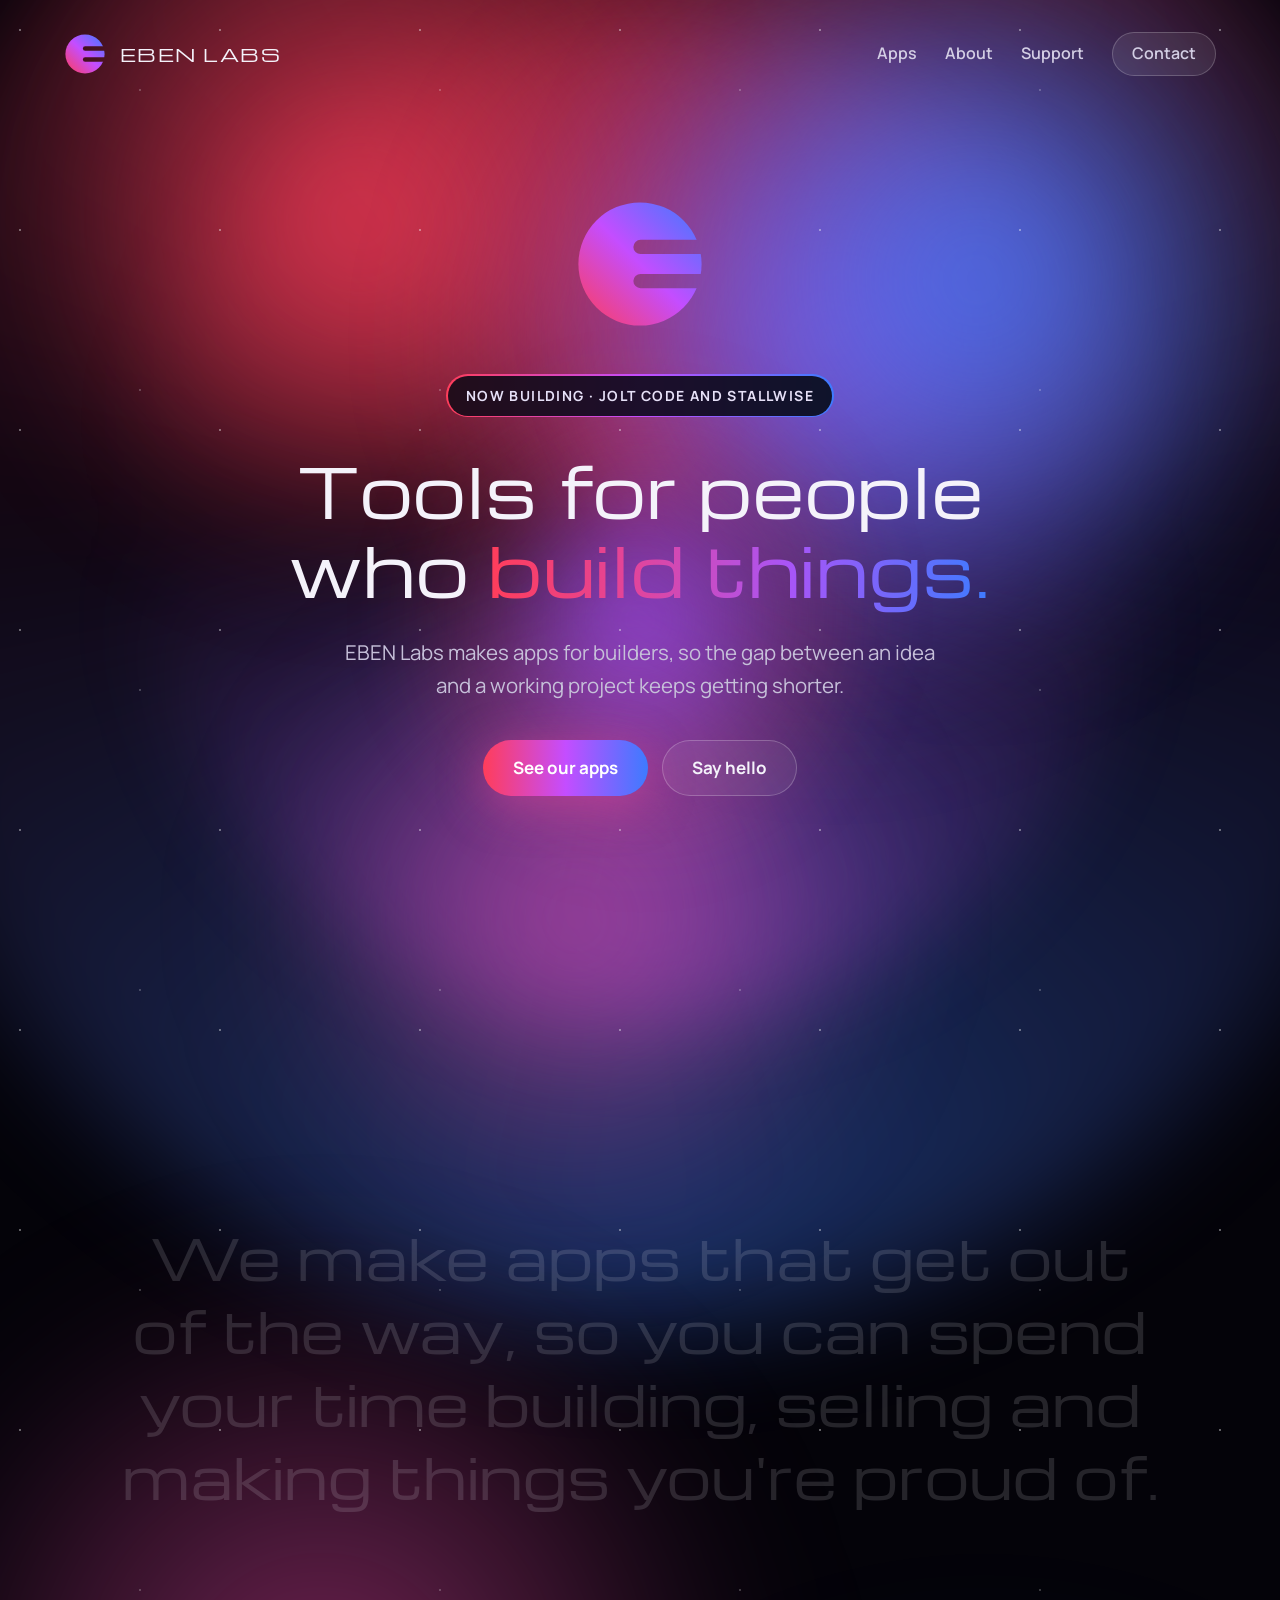
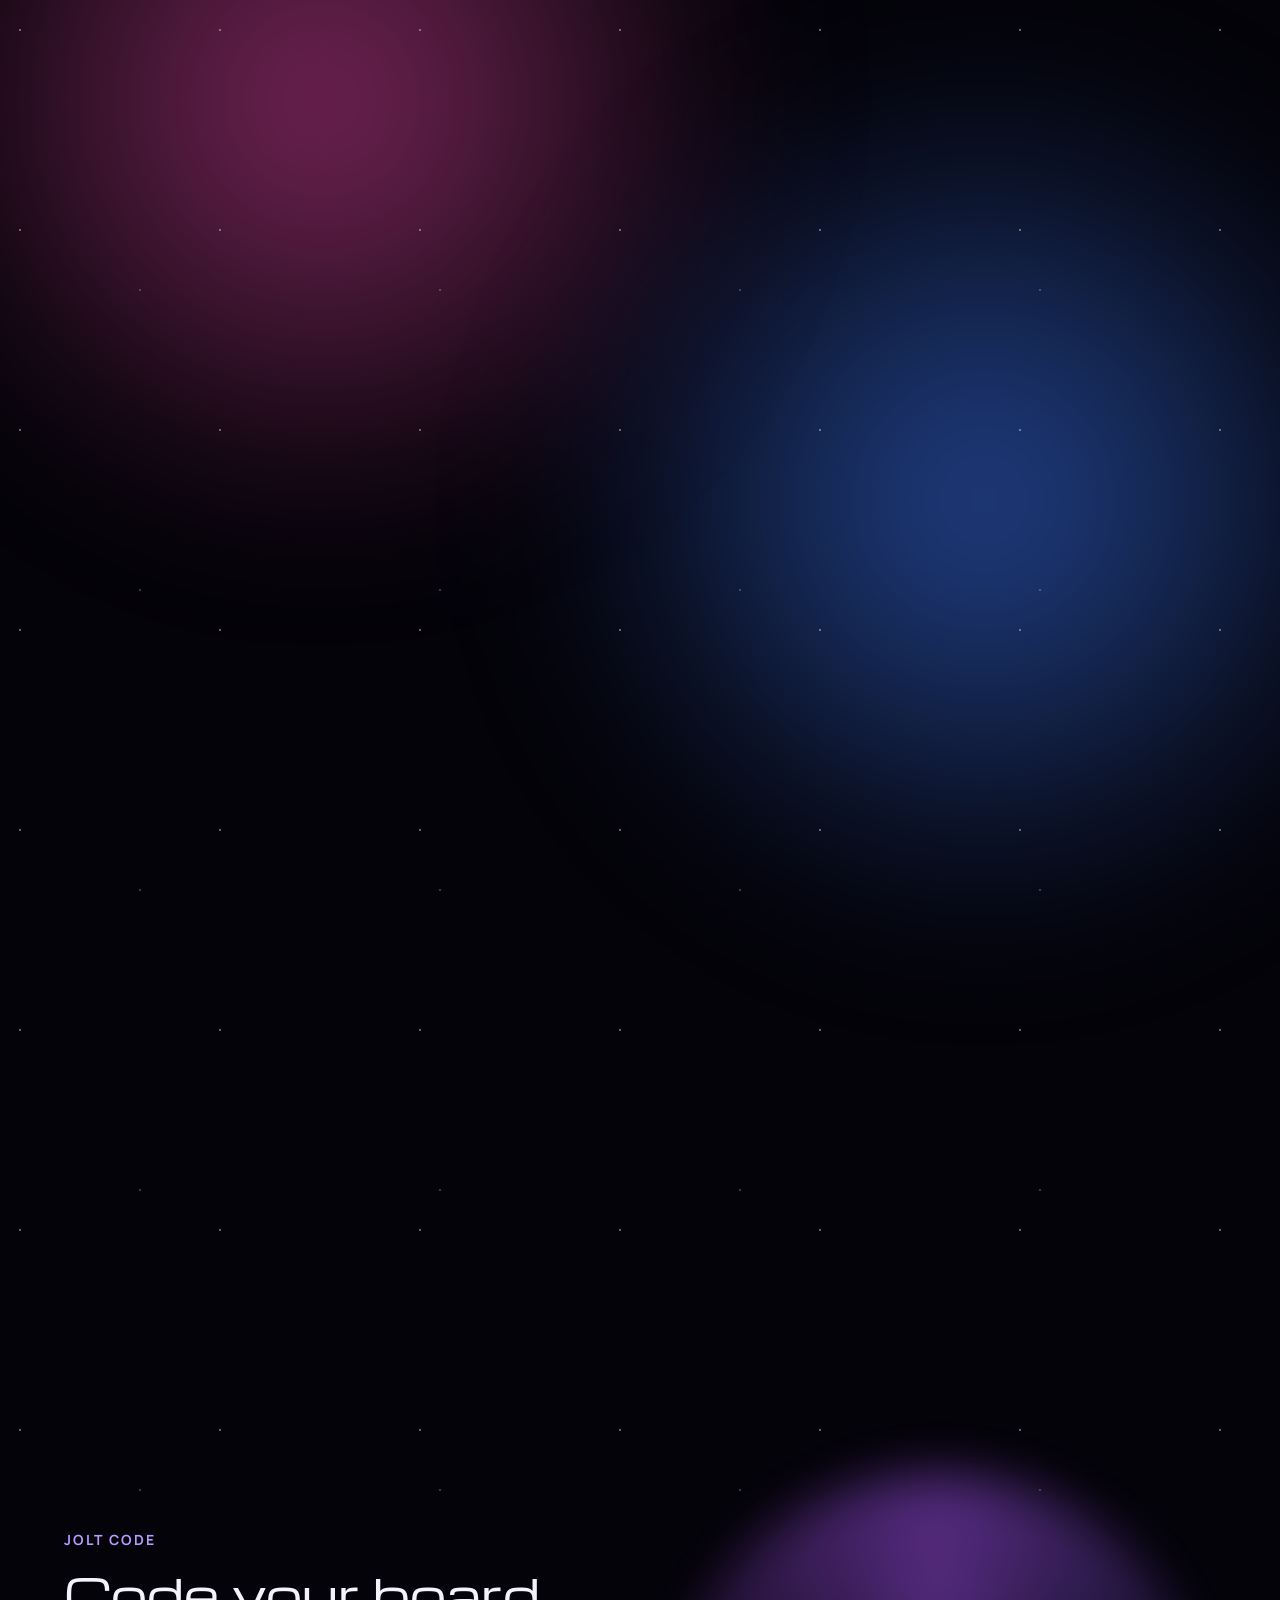
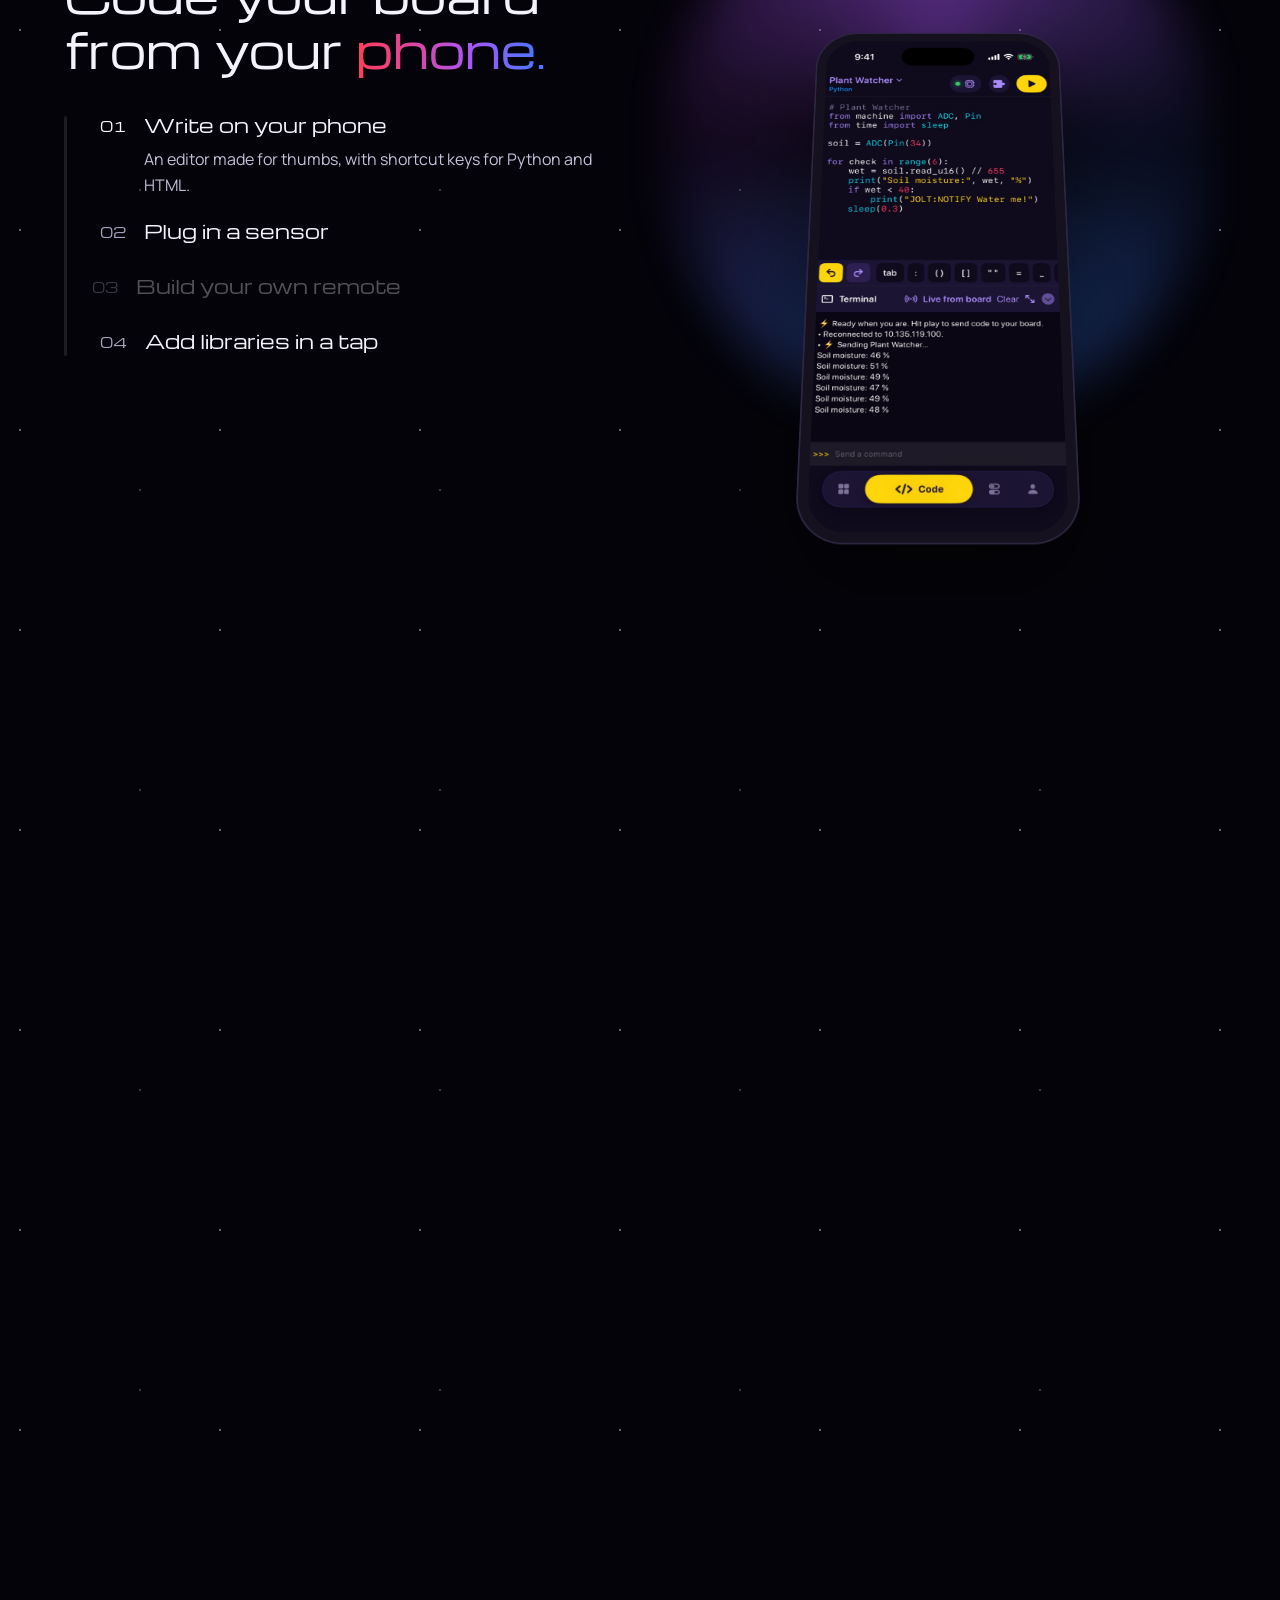
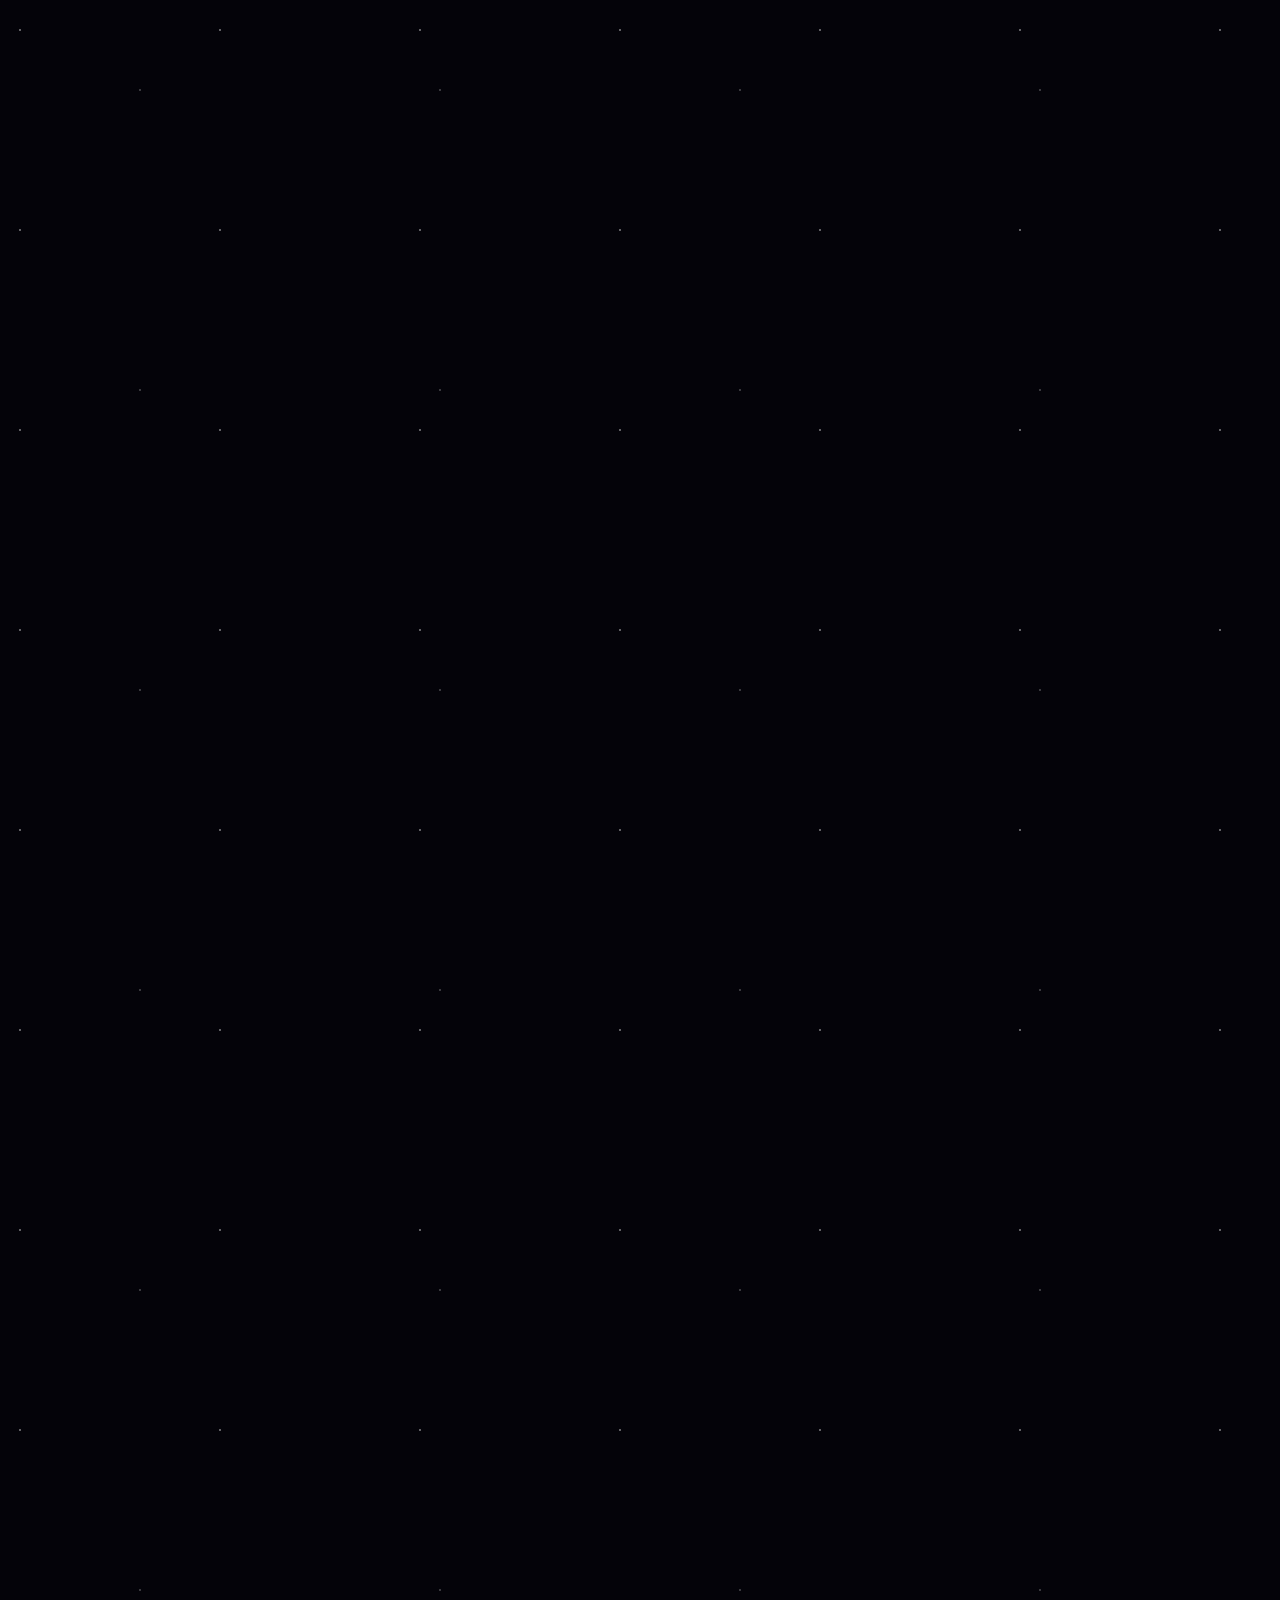
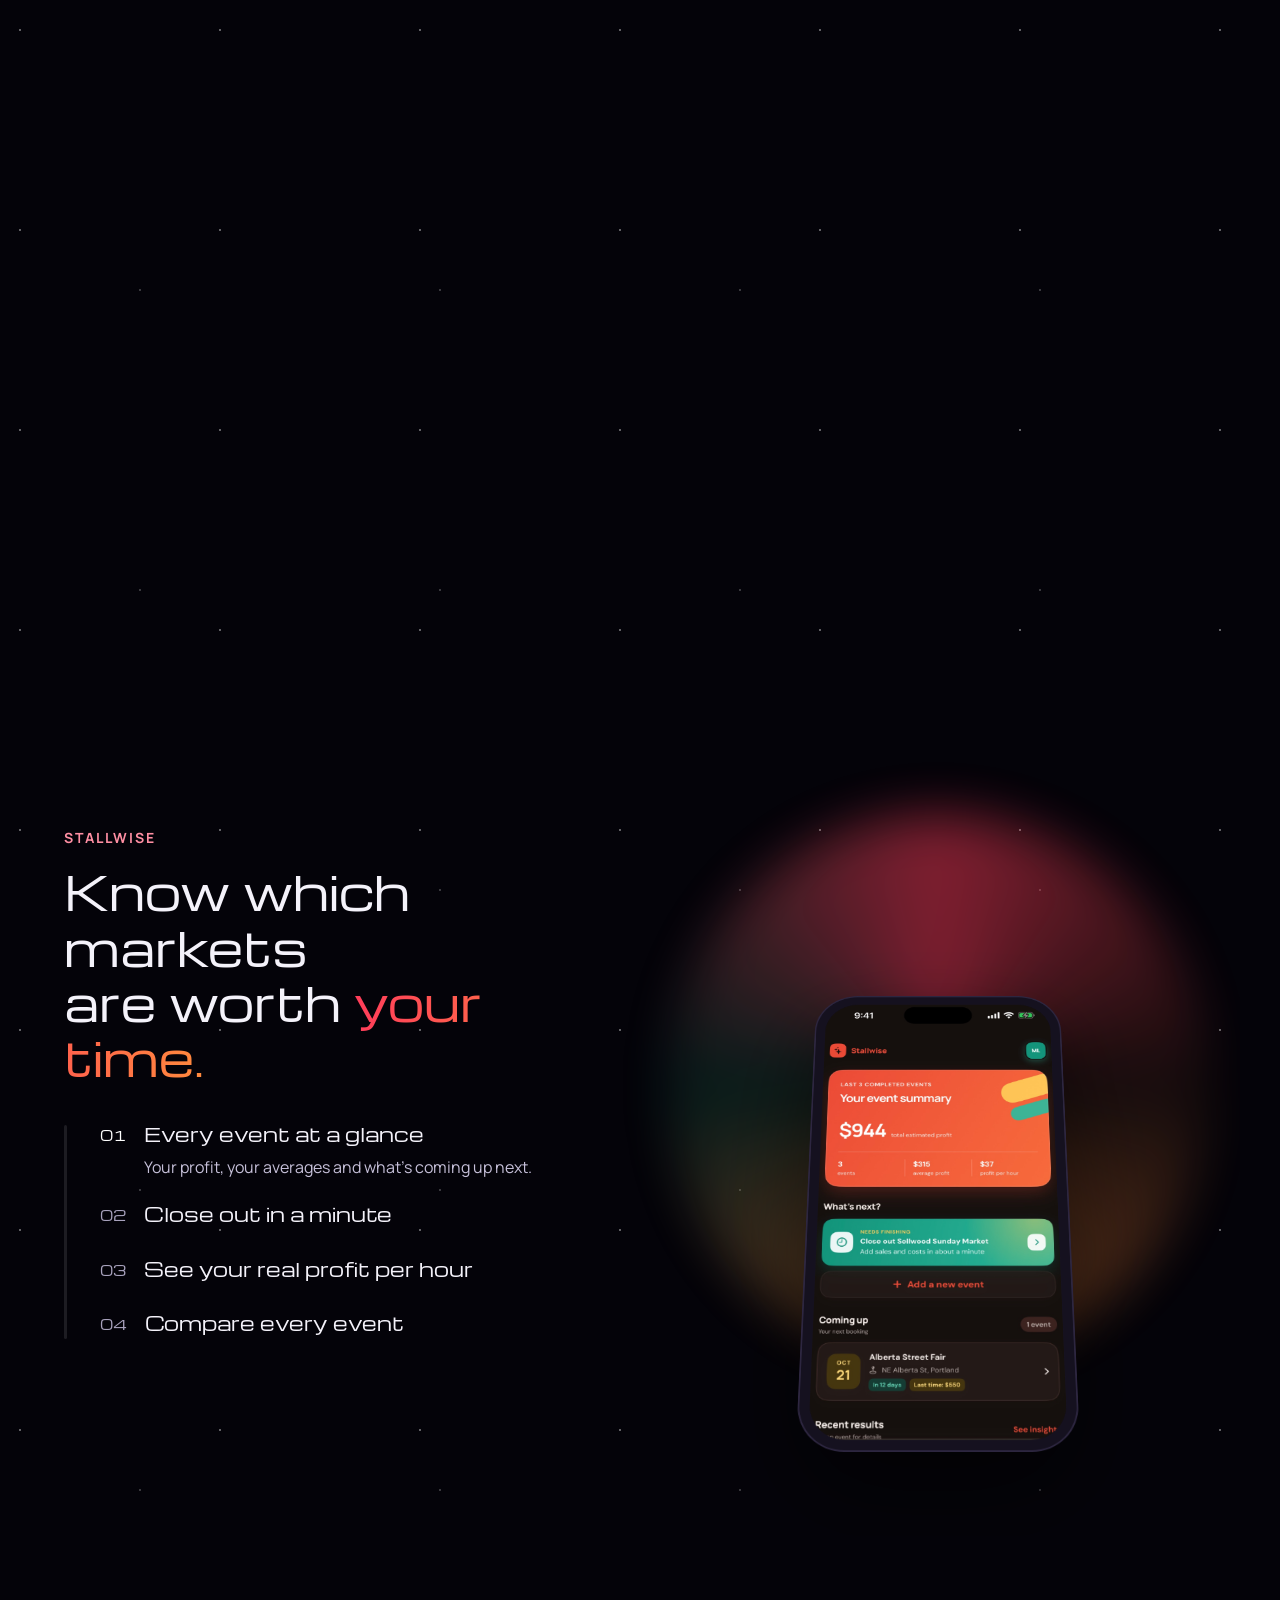
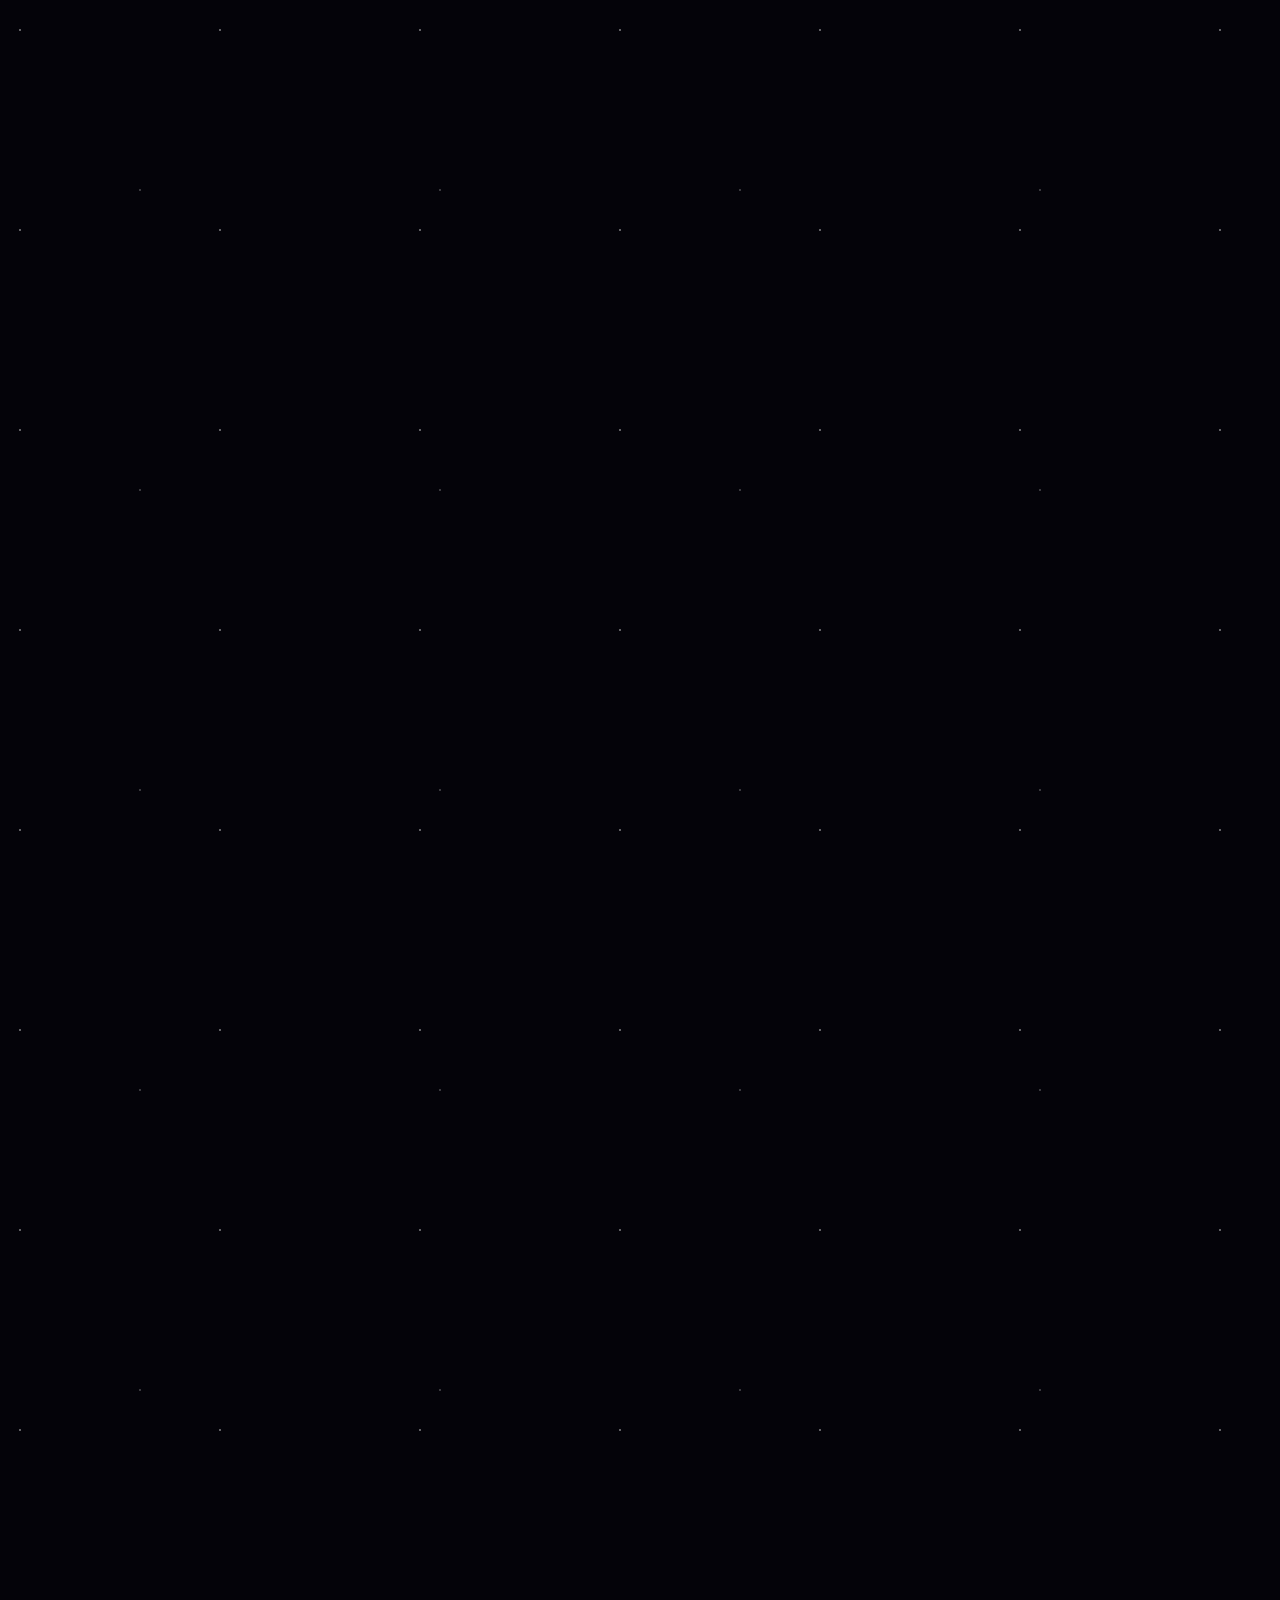
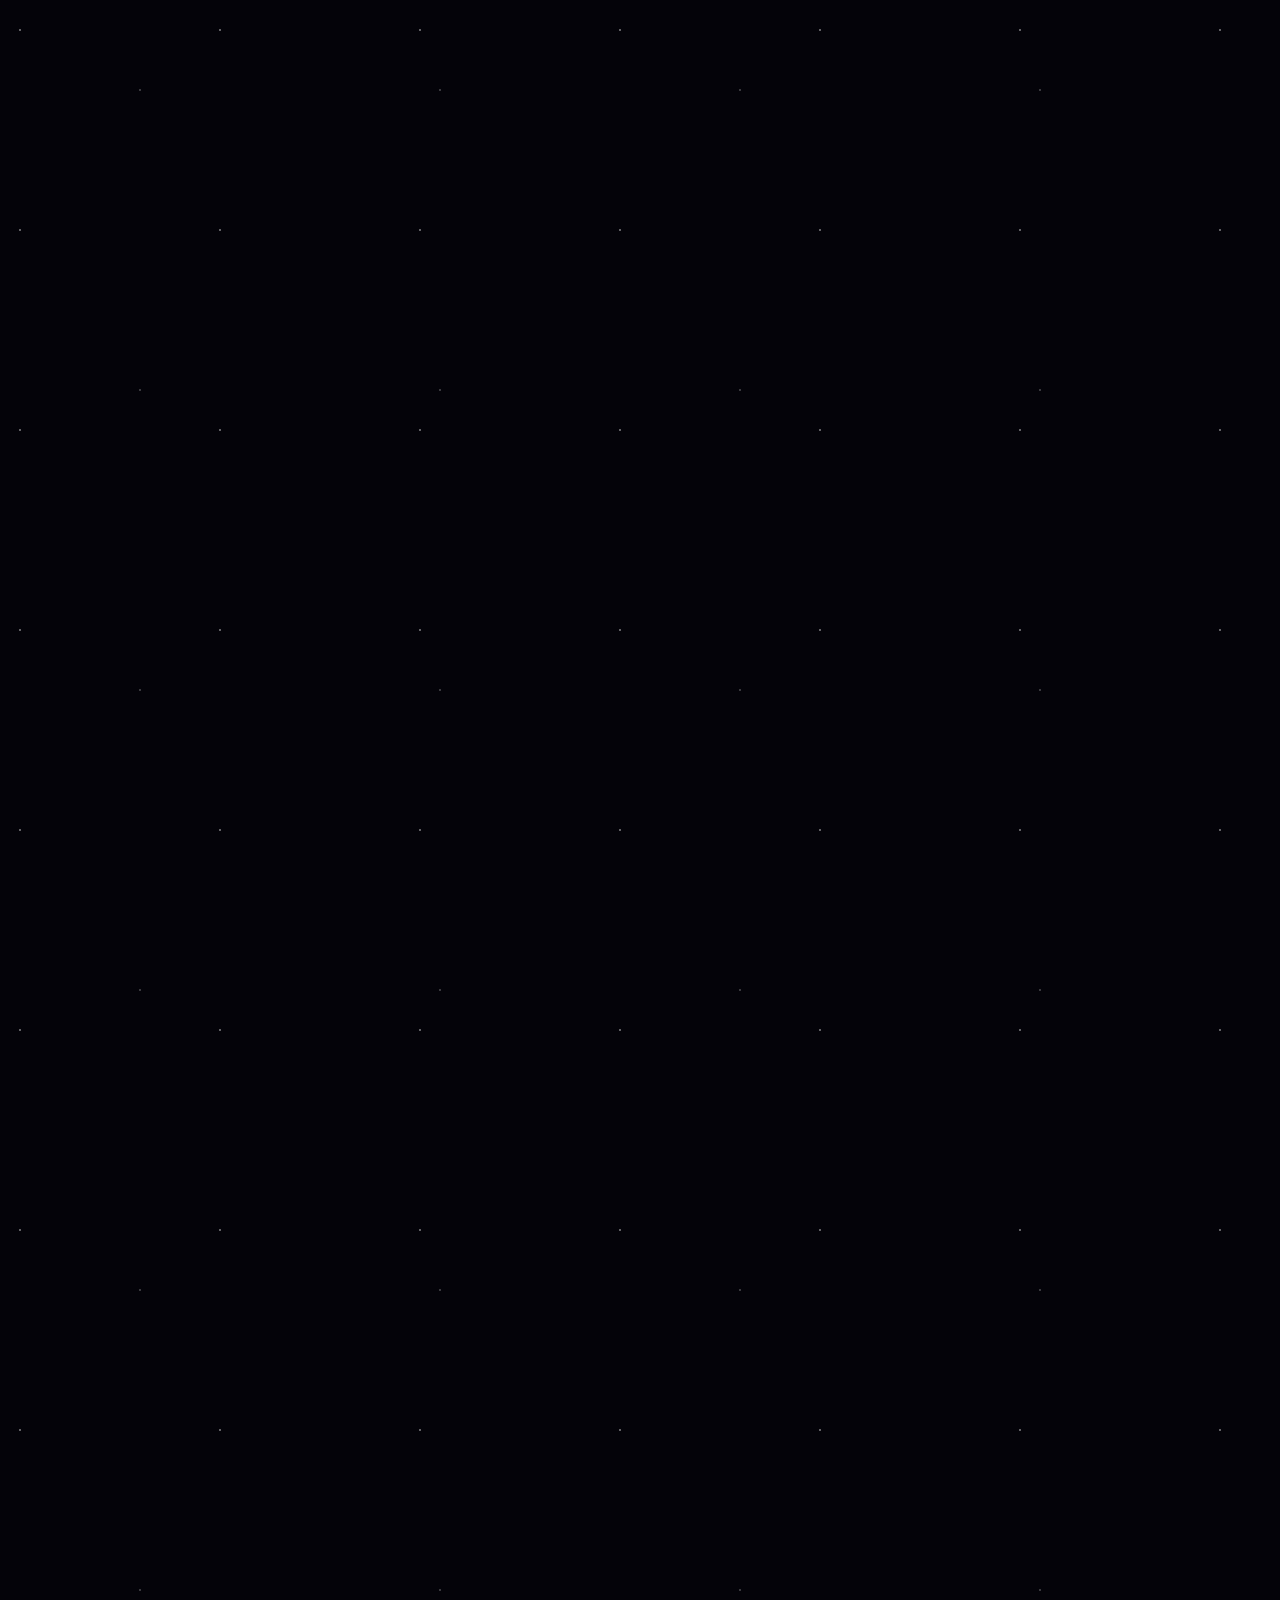
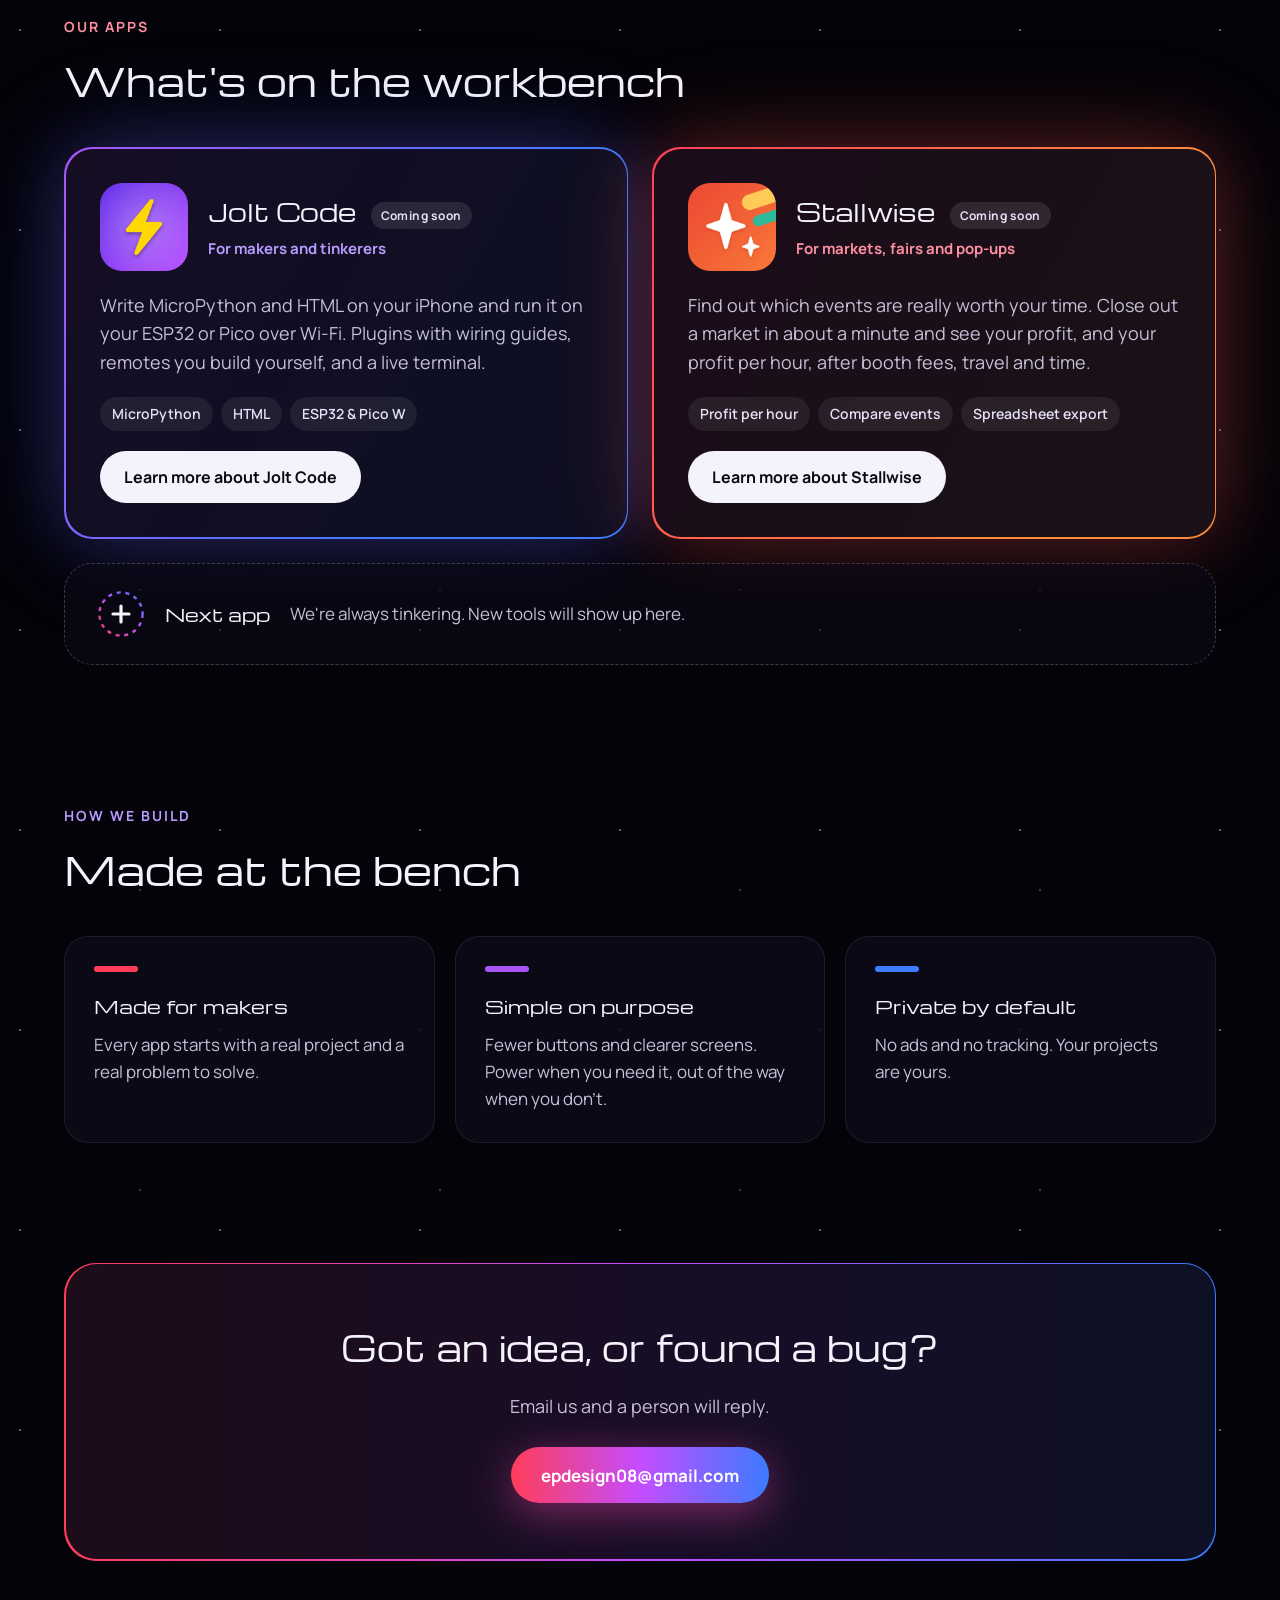
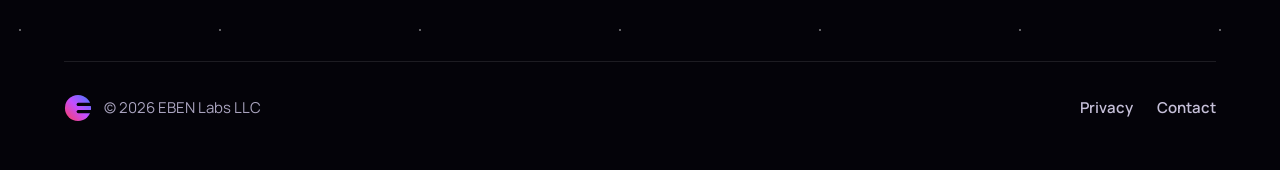
==== commit 960ae8b3: "Update the EBEN Labs website: animations, app showcases, privacy and 404 pages" ====
--- a/index.html
+++ b/index.html
@@ -8,8 +8,8 @@
   <meta name="theme-color" content="#040309">
   <meta property="og:title" content="EBEN Labs">
   <meta property="og:description" content="Tools for people who build things. Home of Jolt Code and Stallwise.">
-  <meta property="og:image" content="https://epdesign08.github.io/ebenlabs/images/share.jpg">
-  <meta property="og:url" content="https://epdesign08.github.io/ebenlabs/">
+  <meta property="og:image" content="https://epdesign08.github.io/EBEN-LABS/images/share.jpg">
+  <meta property="og:url" content="https://epdesign08.github.io/EBEN-LABS/">
   <meta name="twitter:card" content="summary_large_image">
   <link rel="icon" href="favicon.svg" type="image/svg+xml">
   <link rel="apple-touch-icon" href="images/icon-180.png">
